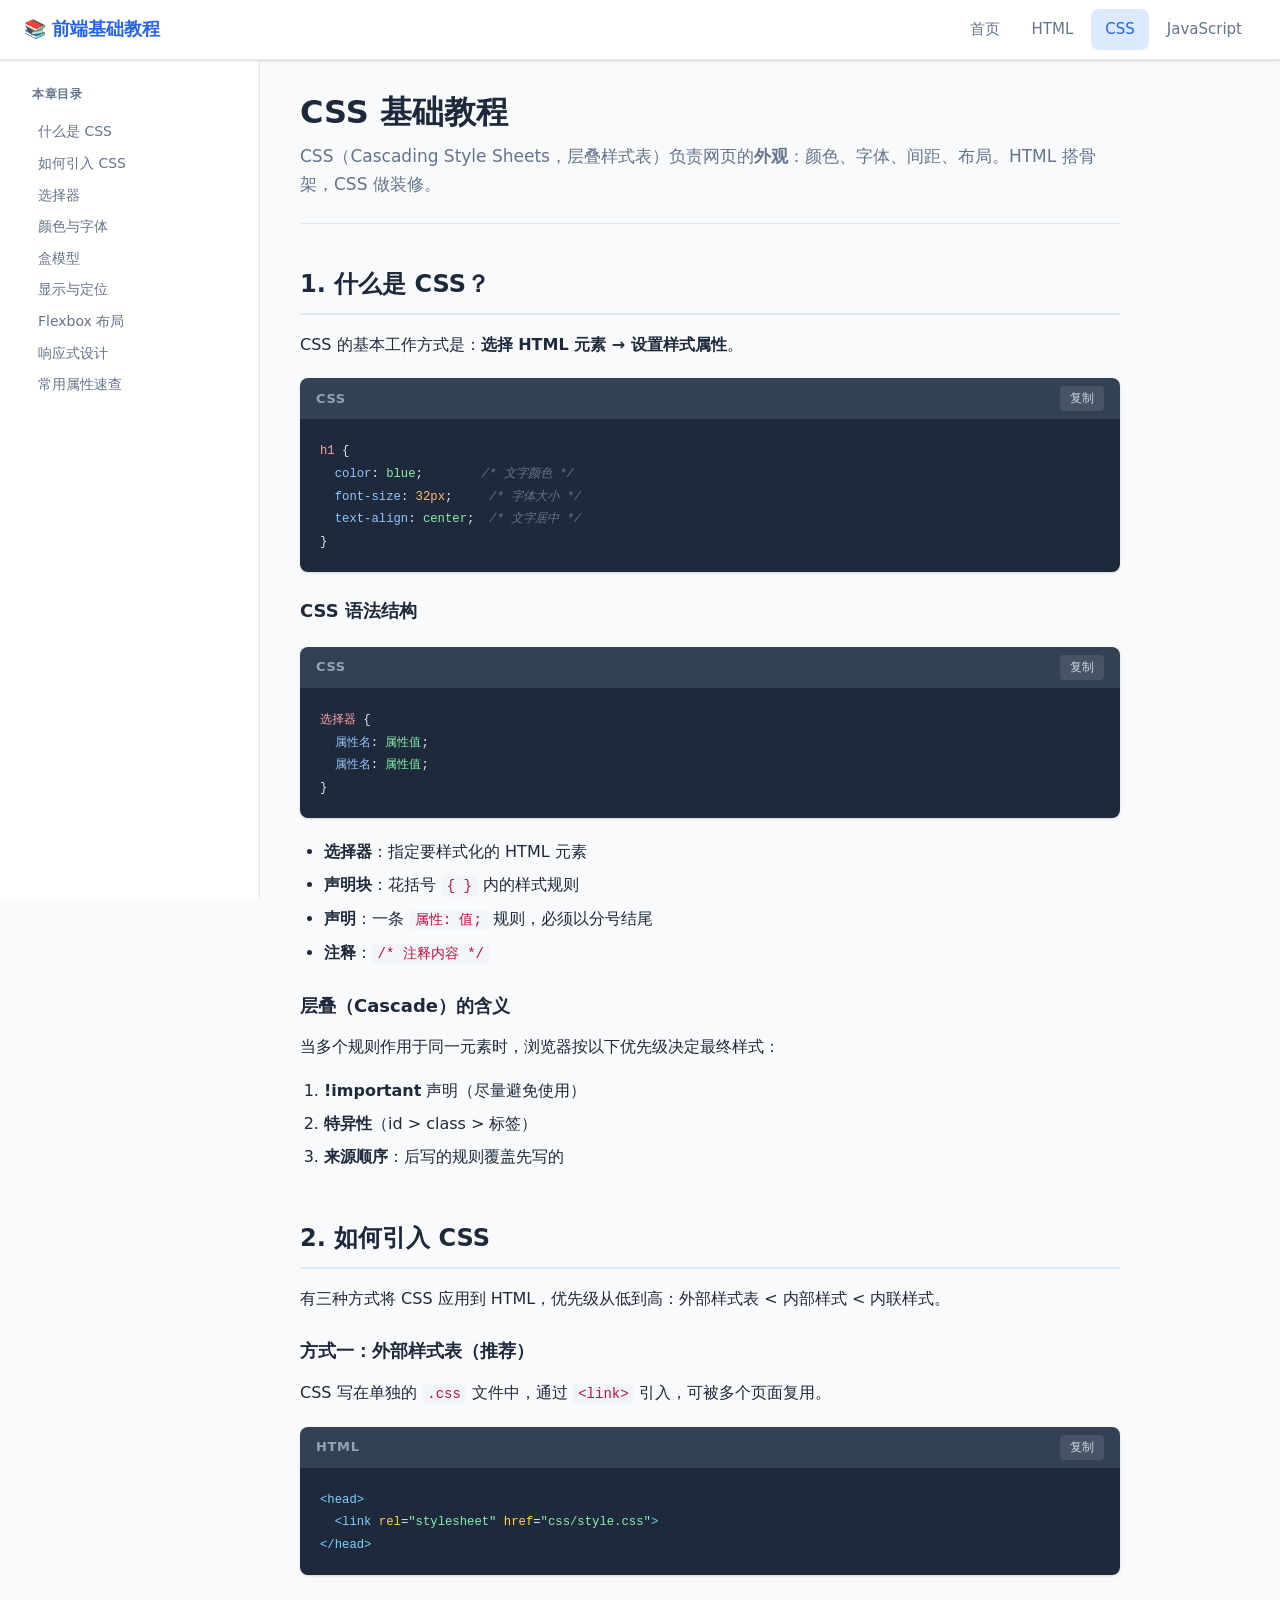
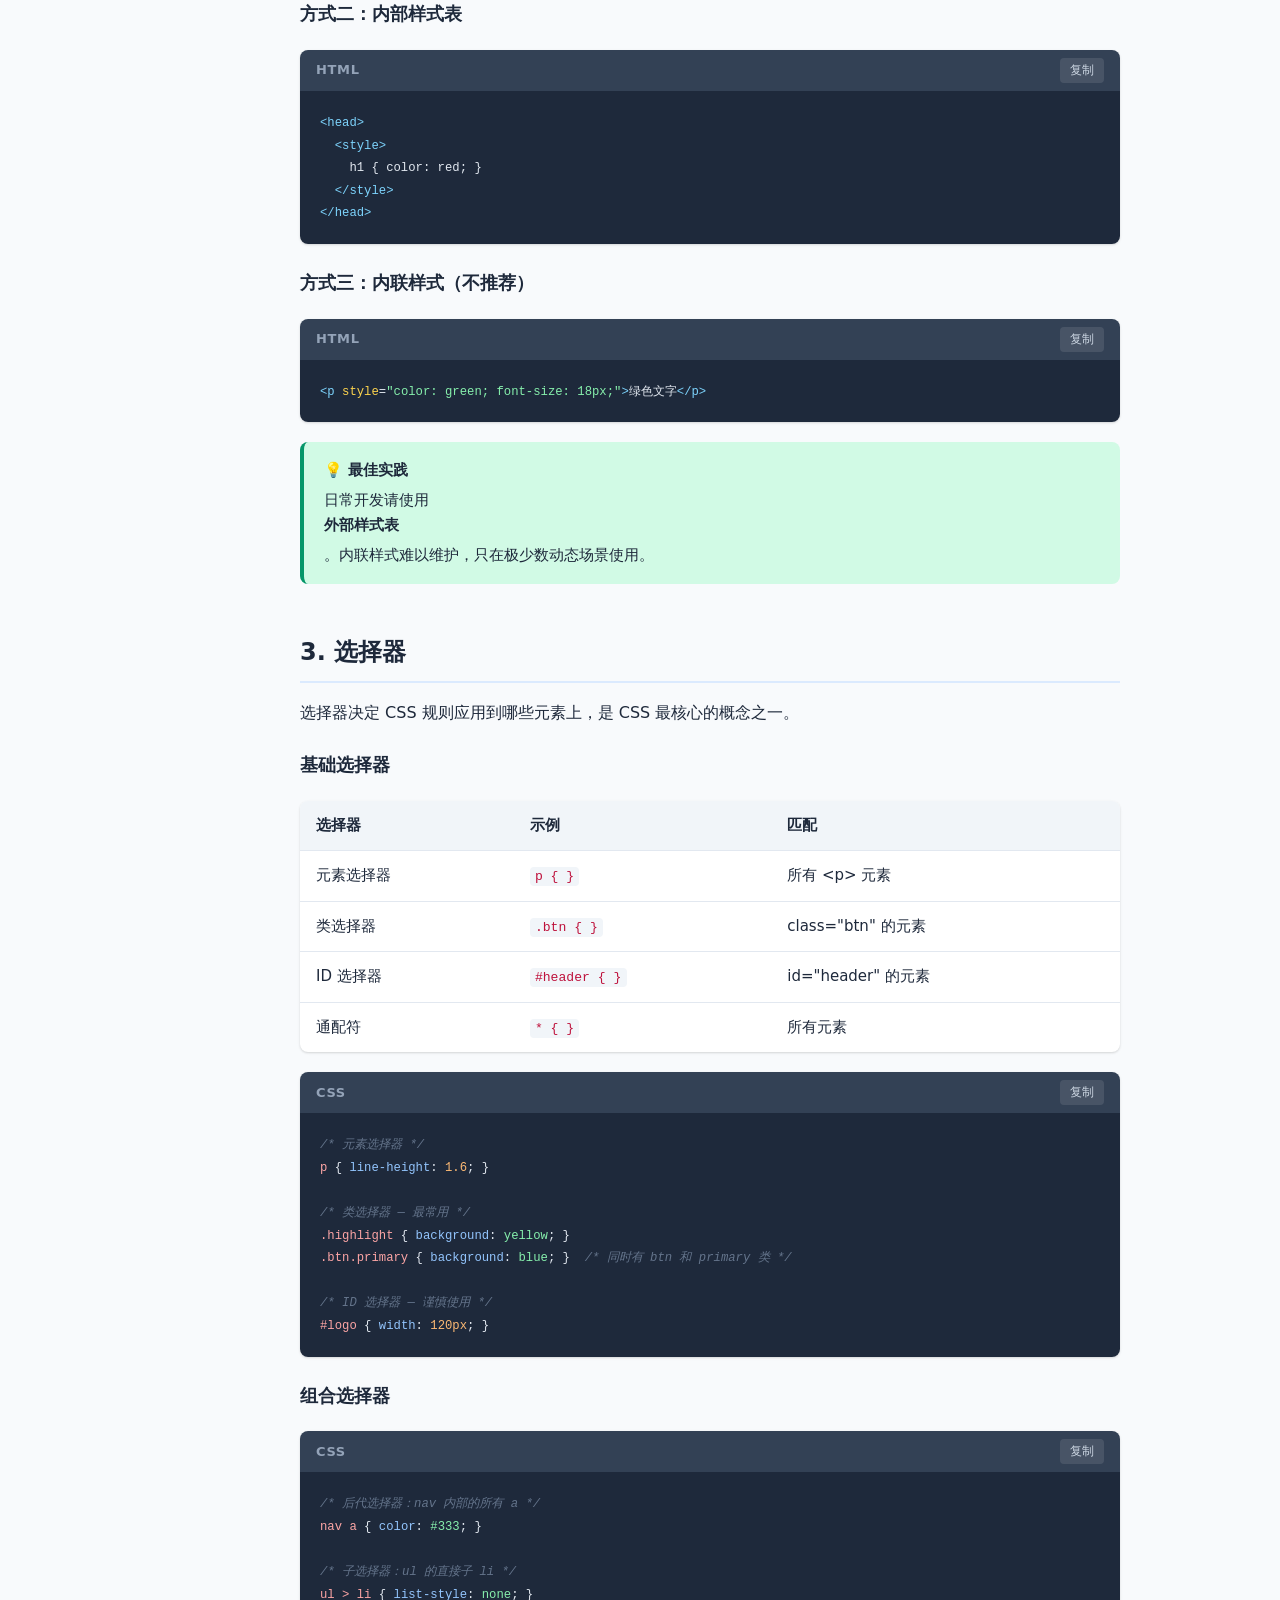
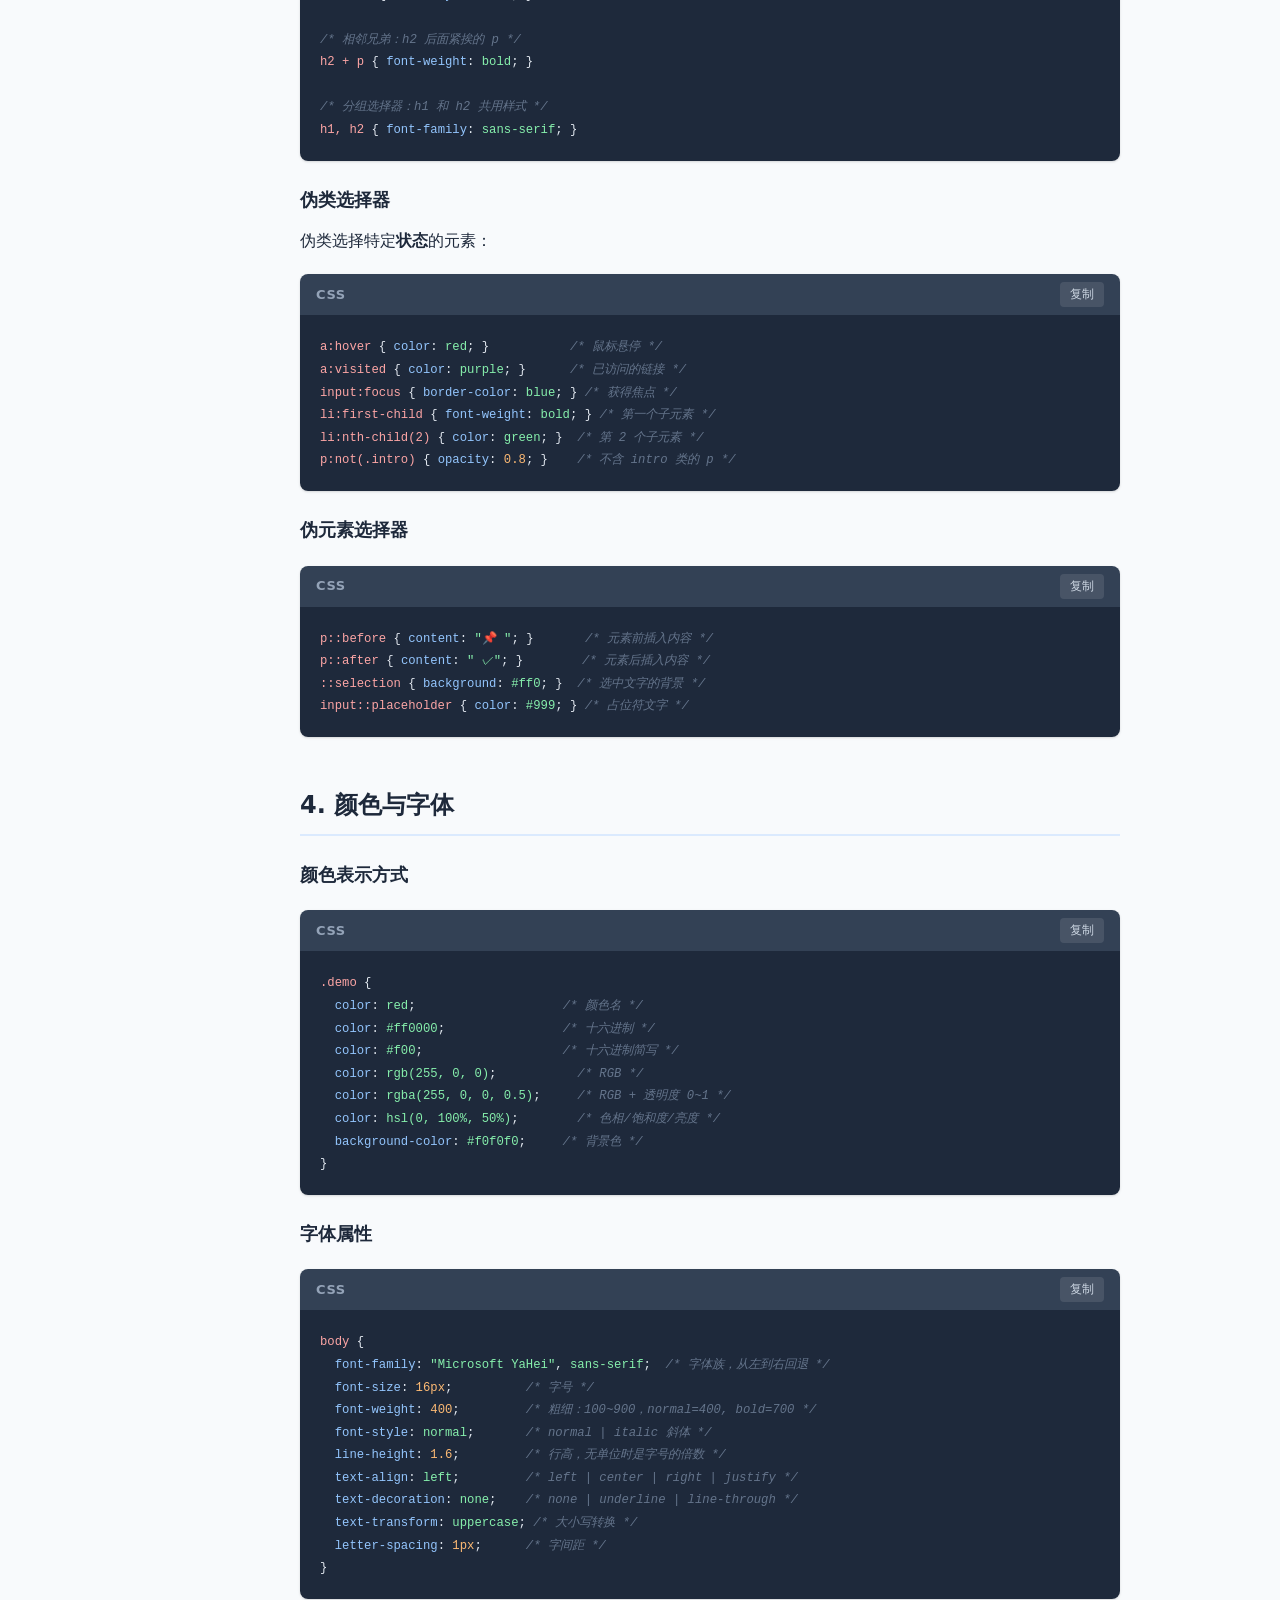
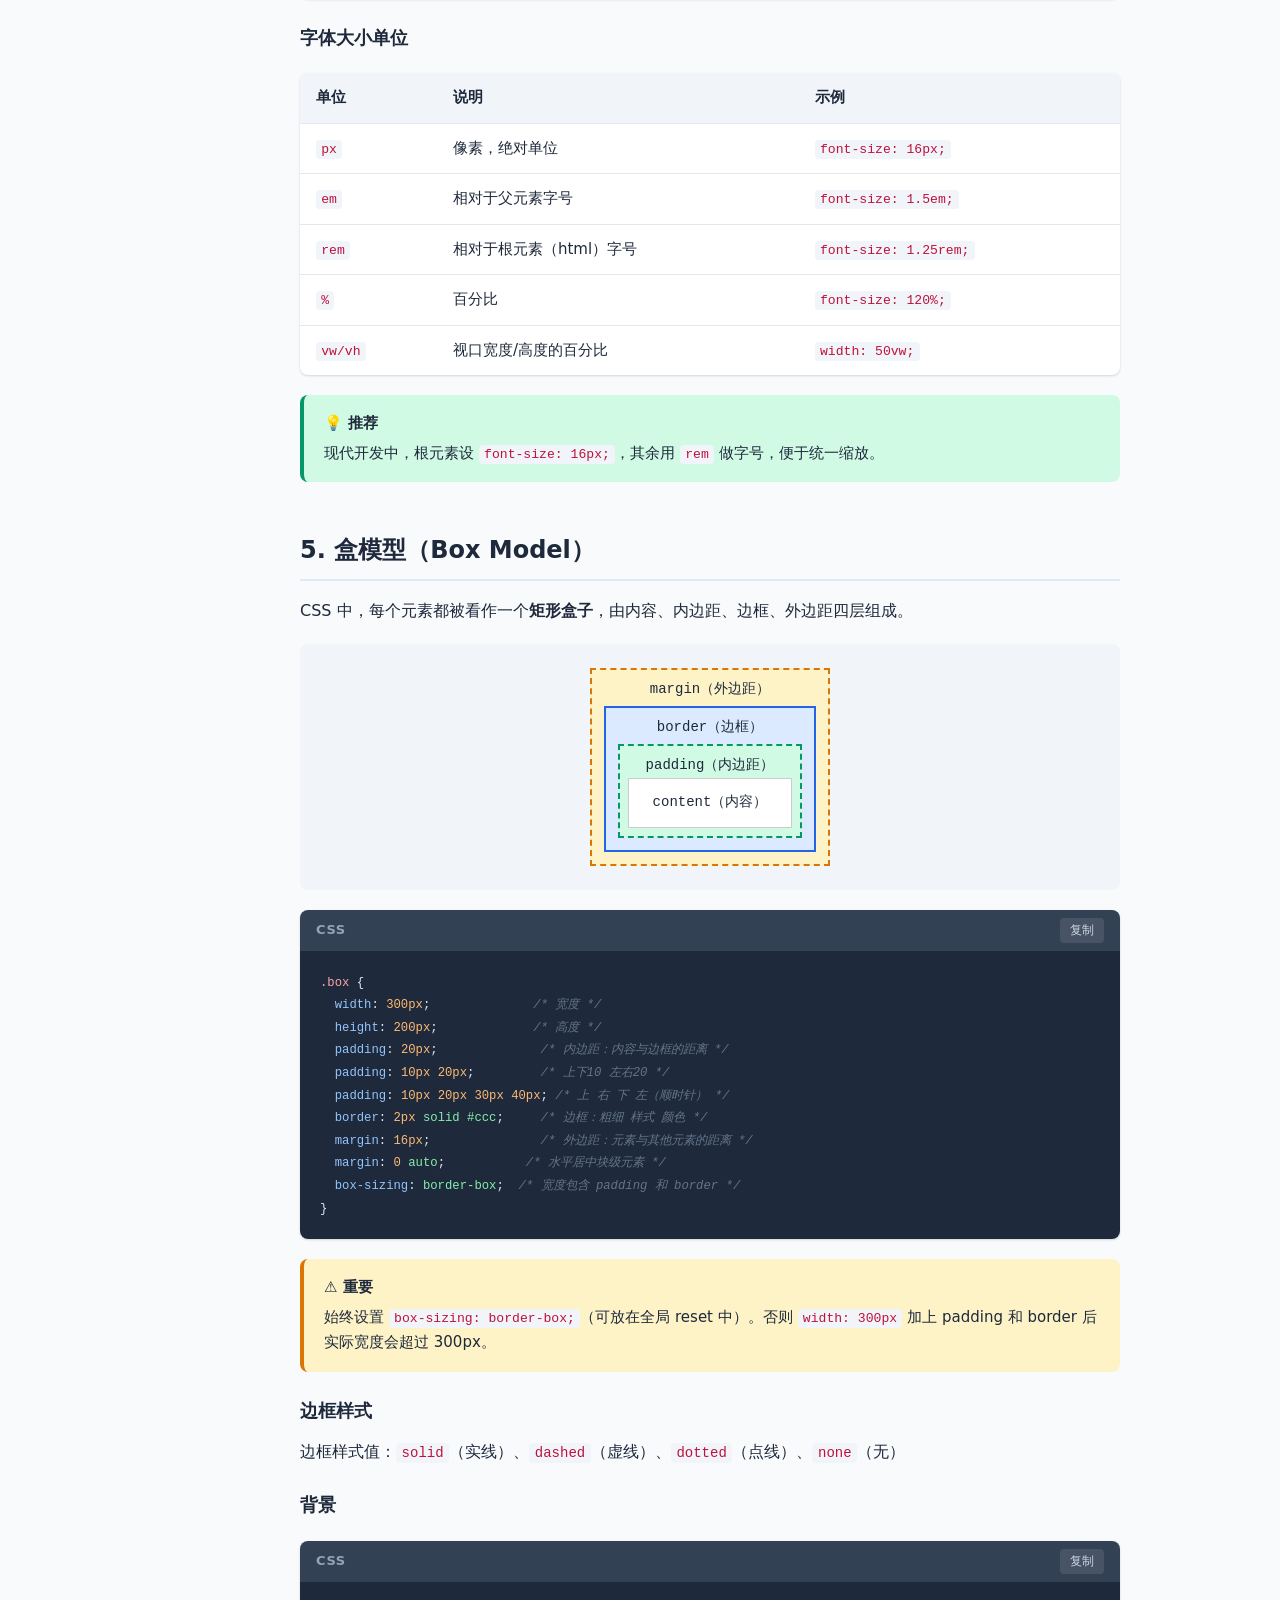
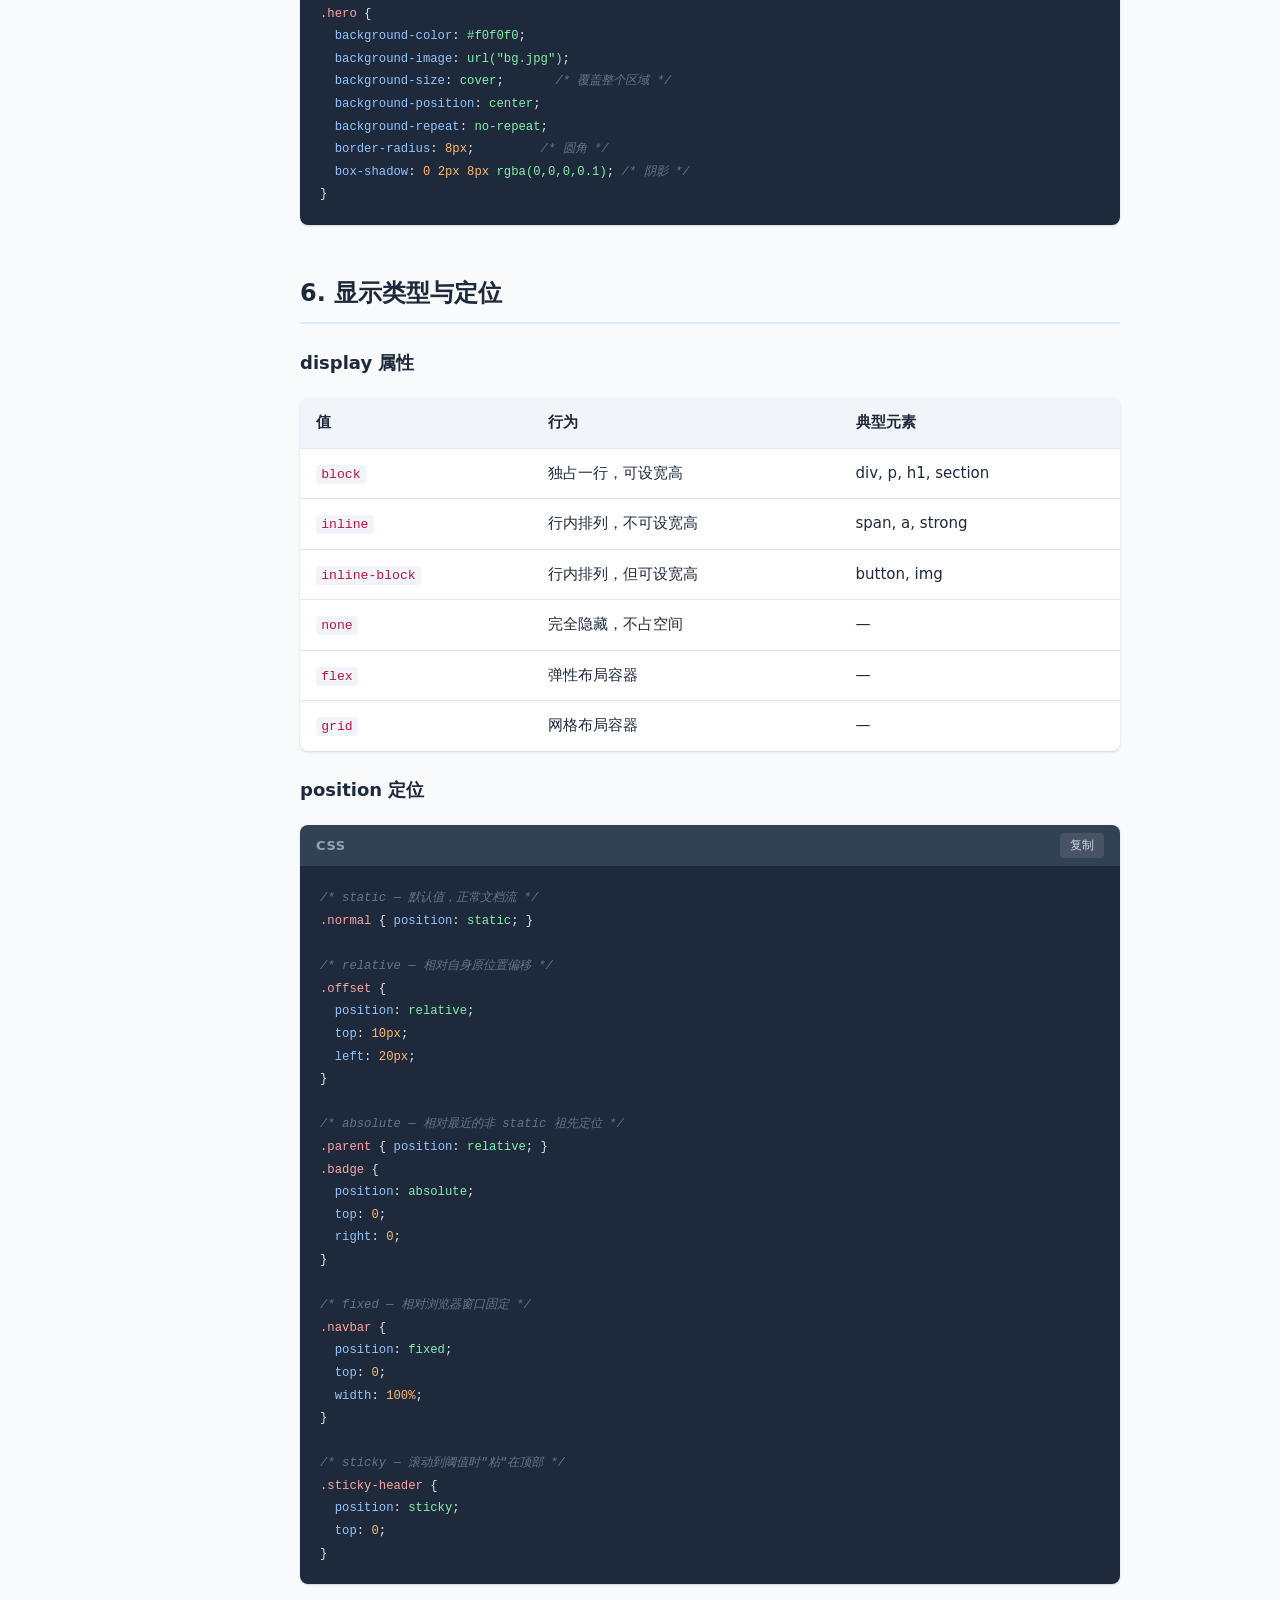
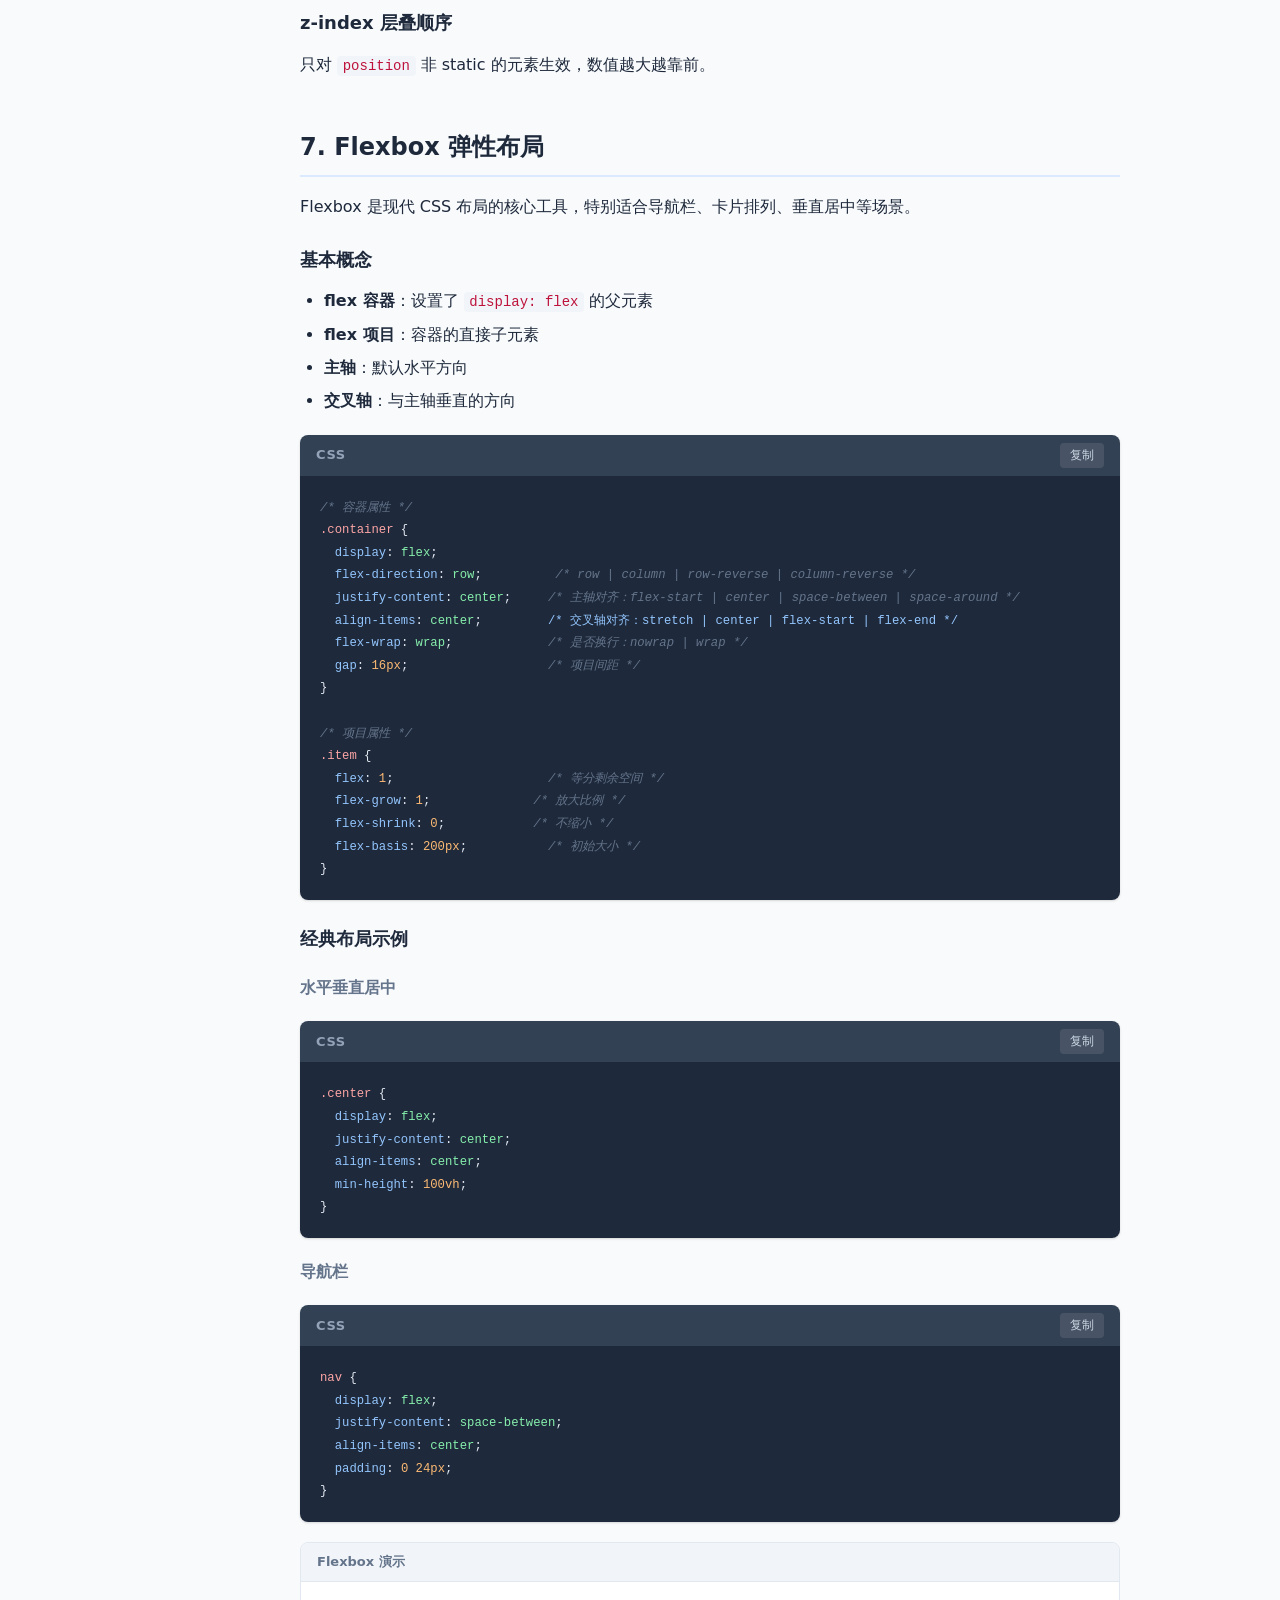
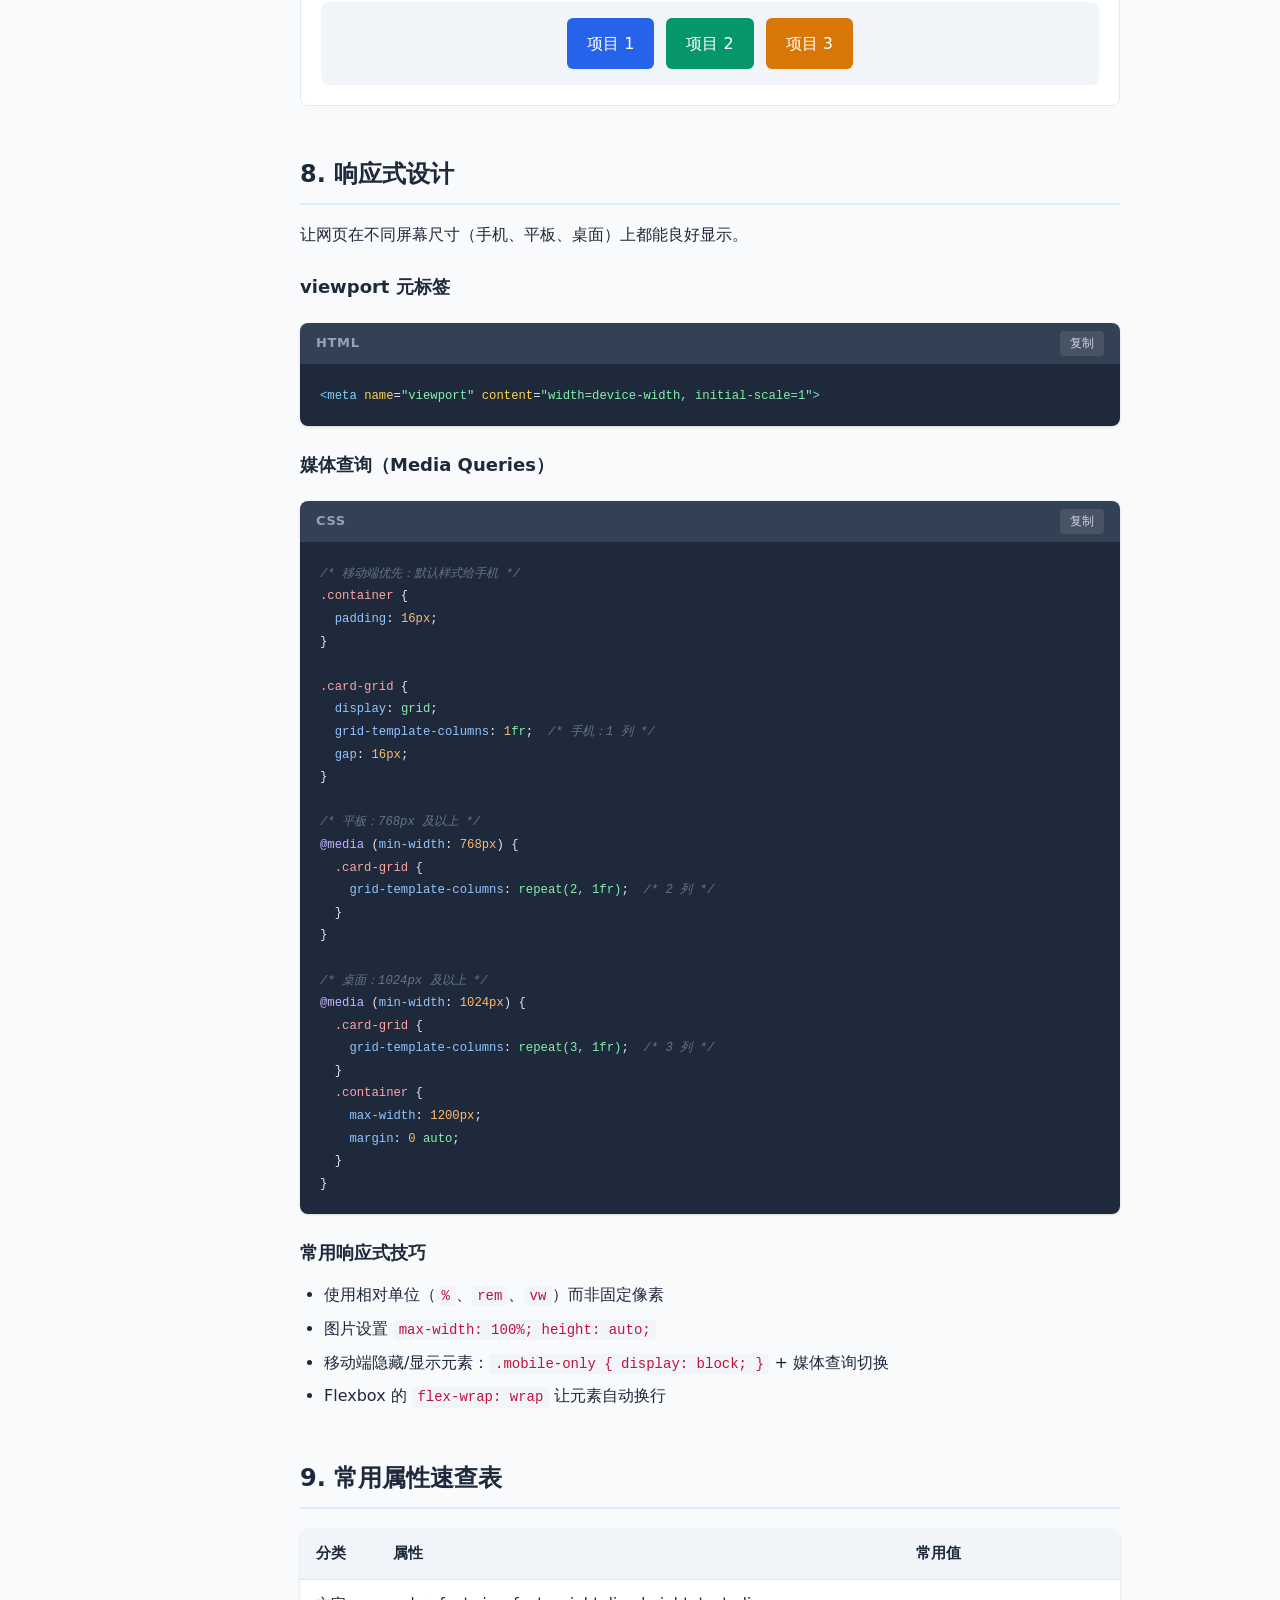
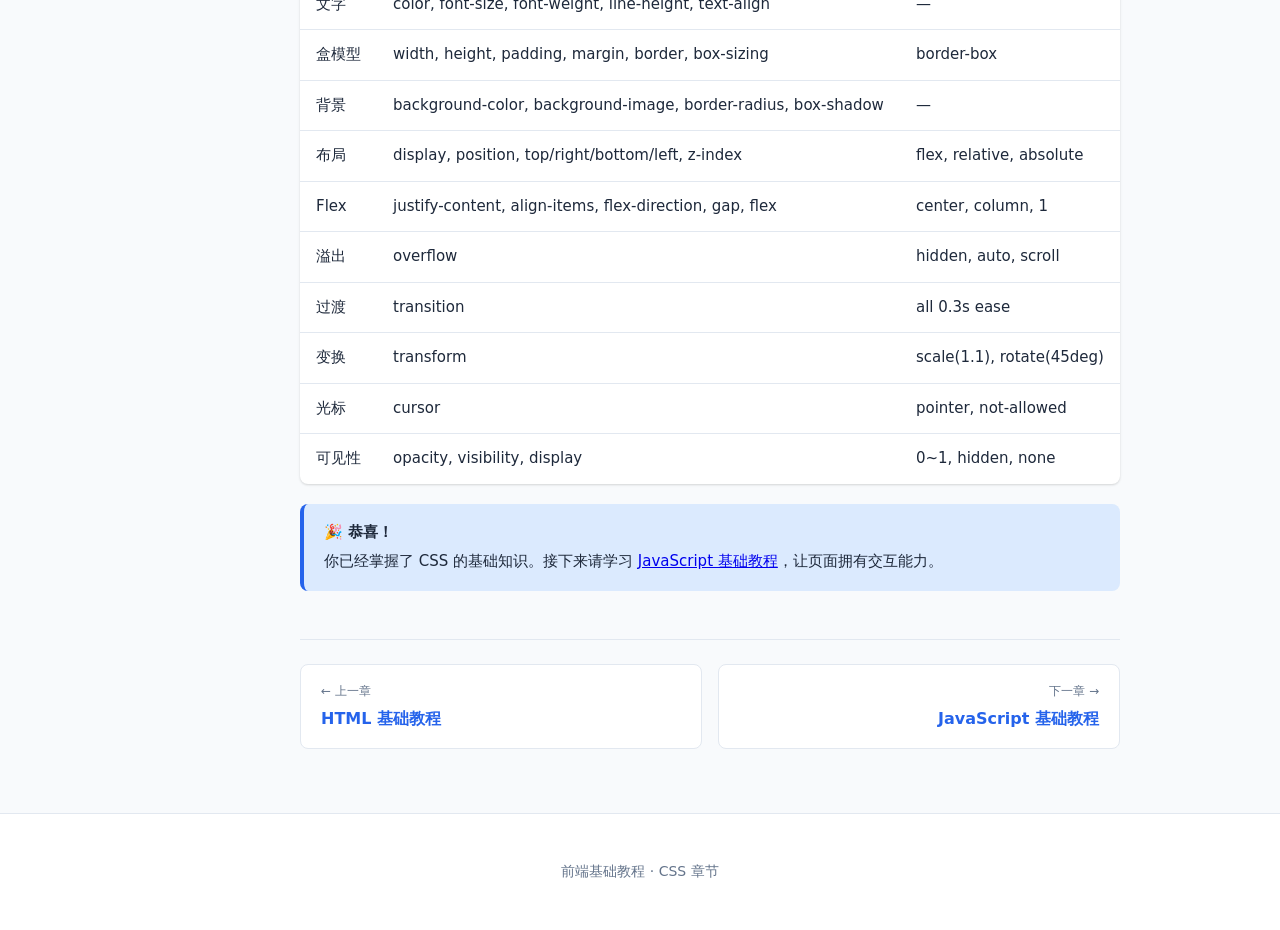
==== tutorial/css.html @ e76e072c "上传了，html css js的教学基本内容" ====
<!doctype html>
<html lang="zh-CN">

<head>
  <meta charset="utf-8">
  <meta name="viewport" content="width=device-width, initial-scale=1">
  <title>CSS 基础教程 - 前端基础教程</title>
  <meta name="description" content="从零开始学习 CSS：选择器、颜色字体、盒模型、Flexbox 布局、定位与响应式设计。">
  <link rel="stylesheet" href="../css/tutorial.css">
  <link rel="icon" href="../icon.svg" type="image/svg+xml">
</head>

<body>

  <header class="site-header">
    <div class="header-inner">
      <a href="../index.html" class="site-logo">📚 前端基础教程</a>
      <button class="menu-toggle" aria-label="打开菜单">☰</button>
      <nav>
        <ul class="nav-links">
          <li><a href="../index.html">首页</a></li>
          <li><a href="html.html">HTML</a></li>
          <li><a href="css.html" class="active">CSS</a></li>
          <li><a href="javascript.html">JavaScript</a></li>
        </ul>
      </nav>
    </div>
  </header>

  <div class="layout">
    <aside class="sidebar">
      <p class="sidebar-title">本章目录</p>
      <ul class="toc">
        <li><a href="#intro">什么是 CSS</a></li>
        <li><a href="#how-to-use">如何引入 CSS</a></li>
        <li><a href="#selectors">选择器</a></li>
        <li><a href="#colors-fonts">颜色与字体</a></li>
        <li><a href="#box-model">盒模型</a></li>
        <li><a href="#display">显示与定位</a></li>
        <li><a href="#flexbox">Flexbox 布局</a></li>
        <li><a href="#responsive">响应式设计</a></li>
        <li><a href="#cheatsheet">常用属性速查</a></li>
      </ul>
    </aside>

    <main class="main-content">
      <h1 class="page-title">CSS 基础教程</h1>
      <p class="page-desc">CSS（Cascading Style Sheets，层叠样式表）负责网页的<strong>外观</strong>：颜色、字体、间距、布局。HTML 搭骨架，CSS 做装修。</p>

      <!-- 第1章 -->
      <section id="intro">
        <h2>1. 什么是 CSS？</h2>
        <p>CSS 的基本工作方式是：<strong>选择 HTML 元素 → 设置样式属性</strong>。</p>

        <div class="code-block">
          <div class="code-block-header"><span class="lang">CSS</span><button class="copy-btn" type="button">复制</button></div>
          <pre><code><span class="token-selector">h1</span> {
  <span class="token-property">color</span>: <span class="token-string">blue</span>;        <span class="token-comment">/* 文字颜色 */</span>
  <span class="token-property">font-size</span>: <span class="token-number">32px</span>;     <span class="token-comment">/* 字体大小 */</span>
  <span class="token-property">text-align</span>: <span class="token-string">center</span>;  <span class="token-comment">/* 文字居中 */</span>
}</code></pre>
        </div>

        <h3>CSS 语法结构</h3>
        <div class="code-block">
          <div class="code-block-header"><span class="lang">CSS</span><button class="copy-btn" type="button">复制</button></div>
          <pre><code><span class="token-selector">选择器</span> {
  <span class="token-property">属性名</span>: <span class="token-string">属性值</span>;
  <span class="token-property">属性名</span>: <span class="token-string">属性值</span>;
}</code></pre>
        </div>
        <ul>
          <li><strong>选择器</strong>：指定要样式化的 HTML 元素</li>
          <li><strong>声明块</strong>：花括号 <code>{ }</code> 内的样式规则</li>
          <li><strong>声明</strong>：一条 <code>属性: 值;</code> 规则，必须以分号结尾</li>
          <li><strong>注释</strong>：<code>/* 注释内容 */</code></li>
        </ul>

        <h3>层叠（Cascade）的含义</h3>
        <p>当多个规则作用于同一元素时，浏览器按以下优先级决定最终样式：</p>
        <ol>
          <li><strong>!important</strong> 声明（尽量避免使用）</li>
          <li><strong>特异性</strong>（id &gt; class &gt; 标签）</li>
          <li><strong>来源顺序</strong>：后写的规则覆盖先写的</li>
        </ol>
      </section>

      <!-- 第2章 -->
      <section id="how-to-use">
        <h2>2. 如何引入 CSS</h2>
        <p>有三种方式将 CSS 应用到 HTML，优先级从低到高：外部样式表 &lt; 内部样式 &lt; 内联样式。</p>

        <h3>方式一：外部样式表（推荐）</h3>
        <p>CSS 写在单独的 <code>.css</code> 文件中，通过 <code>&lt;link&gt;</code> 引入，可被多个页面复用。</p>
        <div class="code-block">
          <div class="code-block-header"><span class="lang">HTML</span><button class="copy-btn" type="button">复制</button></div>
          <pre><code><span class="token-tag">&lt;head&gt;</span>
  <span class="token-tag">&lt;link</span> <span class="token-attr">rel</span>=<span class="token-string">"stylesheet"</span> <span class="token-attr">href</span>=<span class="token-string">"css/style.css"</span><span class="token-tag">&gt;</span>
<span class="token-tag">&lt;/head&gt;</span></code></pre>
        </div>

        <h3>方式二：内部样式表</h3>
        <div class="code-block">
          <div class="code-block-header"><span class="lang">HTML</span><button class="copy-btn" type="button">复制</button></div>
          <pre><code><span class="token-tag">&lt;head&gt;</span>
  <span class="token-tag">&lt;style&gt;</span>
    h1 { color: red; }
  <span class="token-tag">&lt;/style&gt;</span>
<span class="token-tag">&lt;/head&gt;</span></code></pre>
        </div>

        <h3>方式三：内联样式（不推荐）</h3>
        <div class="code-block">
          <div class="code-block-header"><span class="lang">HTML</span><button class="copy-btn" type="button">复制</button></div>
          <pre><code><span class="token-tag">&lt;p</span> <span class="token-attr">style</span>=<span class="token-string">"color: green; font-size: 18px;"</span><span class="token-tag">&gt;</span>绿色文字<span class="token-tag">&lt;/p&gt;</span></code></pre>
        </div>

        <div class="callout callout-tip">
          <strong>💡 最佳实践</strong>
          日常开发请使用<strong>外部样式表</strong>。内联样式难以维护，只在极少数动态场景使用。
        </div>
      </section>

      <!-- 第3章 -->
      <section id="selectors">
        <h2>3. 选择器</h2>
        <p>选择器决定 CSS 规则应用到哪些元素上，是 CSS 最核心的概念之一。</p>

        <h3>基础选择器</h3>
        <table class="data-table">
          <thead>
            <tr><th>选择器</th><th>示例</th><th>匹配</th></tr>
          </thead>
          <tbody>
            <tr><td>元素选择器</td><td><code>p { }</code></td><td>所有 &lt;p&gt; 元素</td></tr>
            <tr><td>类选择器</td><td><code>.btn { }</code></td><td>class="btn" 的元素</td></tr>
            <tr><td>ID 选择器</td><td><code>#header { }</code></td><td>id="header" 的元素</td></tr>
            <tr><td>通配符</td><td><code>* { }</code></td><td>所有元素</td></tr>
          </tbody>
        </table>

        <div class="code-block">
          <div class="code-block-header"><span class="lang">CSS</span><button class="copy-btn" type="button">复制</button></div>
          <pre><code><span class="token-comment">/* 元素选择器 */</span>
<span class="token-selector">p</span> { <span class="token-property">line-height</span>: <span class="token-number">1.6</span>; }

<span class="token-comment">/* 类选择器 — 最常用 */</span>
<span class="token-selector">.highlight</span> { <span class="token-property">background</span>: <span class="token-string">yellow</span>; }
<span class="token-selector">.btn.primary</span> { <span class="token-property">background</span>: <span class="token-string">blue</span>; }  <span class="token-comment">/* 同时有 btn 和 primary 类 */</span>

<span class="token-comment">/* ID 选择器 — 谨慎使用 */</span>
<span class="token-selector">#logo</span> { <span class="token-property">width</span>: <span class="token-number">120px</span>; }</code></pre>
        </div>

        <h3>组合选择器</h3>
        <div class="code-block">
          <div class="code-block-header"><span class="lang">CSS</span><button class="copy-btn" type="button">复制</button></div>
          <pre><code><span class="token-comment">/* 后代选择器：nav 内部的所有 a */</span>
<span class="token-selector">nav a</span> { <span class="token-property">color</span>: <span class="token-string">#333</span>; }

<span class="token-comment">/* 子选择器：ul 的直接子 li */</span>
<span class="token-selector">ul &gt; li</span> { <span class="token-property">list-style</span>: <span class="token-string">none</span>; }

<span class="token-comment">/* 相邻兄弟：h2 后面紧挨的 p */</span>
<span class="token-selector">h2 + p</span> { <span class="token-property">font-weight</span>: <span class="token-string">bold</span>; }

<span class="token-comment">/* 分组选择器：h1 和 h2 共用样式 */</span>
<span class="token-selector">h1, h2</span> { <span class="token-property">font-family</span>: <span class="token-string">sans-serif</span>; }</code></pre>
        </div>

        <h3>伪类选择器</h3>
        <p>伪类选择特定<strong>状态</strong>的元素：</p>
        <div class="code-block">
          <div class="code-block-header"><span class="lang">CSS</span><button class="copy-btn" type="button">复制</button></div>
          <pre><code><span class="token-selector">a:hover</span> { <span class="token-property">color</span>: <span class="token-string">red</span>; }           <span class="token-comment">/* 鼠标悬停 */</span>
<span class="token-selector">a:visited</span> { <span class="token-property">color</span>: <span class="token-string">purple</span>; }      <span class="token-comment">/* 已访问的链接 */</span>
<span class="token-selector">input:focus</span> { <span class="token-property">border-color</span>: <span class="token-string">blue</span>; } <span class="token-comment">/* 获得焦点 */</span>
<span class="token-selector">li:first-child</span> { <span class="token-property">font-weight</span>: <span class="token-string">bold</span>; } <span class="token-comment">/* 第一个子元素 */</span>
<span class="token-selector">li:nth-child(2)</span> { <span class="token-property">color</span>: <span class="token-string">green</span>; }  <span class="token-comment">/* 第 2 个子元素 */</span>
<span class="token-selector">p:not(.intro)</span> { <span class="token-property">opacity</span>: <span class="token-number">0.8</span>; }    <span class="token-comment">/* 不含 intro 类的 p */</span></code></pre>
        </div>

        <h3>伪元素选择器</h3>
        <div class="code-block">
          <div class="code-block-header"><span class="lang">CSS</span><button class="copy-btn" type="button">复制</button></div>
          <pre><code><span class="token-selector">p::before</span> { <span class="token-property">content</span>: <span class="token-string">"📌 "</span>; }       <span class="token-comment">/* 元素前插入内容 */</span>
<span class="token-selector">p::after</span> { <span class="token-property">content</span>: <span class="token-string">" ✓"</span>; }        <span class="token-comment">/* 元素后插入内容 */</span>
<span class="token-selector">::selection</span> { <span class="token-property">background</span>: <span class="token-string">#ff0</span>; }  <span class="token-comment">/* 选中文字的背景 */</span>
<span class="token-selector">input::placeholder</span> { <span class="token-property">color</span>: <span class="token-string">#999</span>; } <span class="token-comment">/* 占位符文字 */</span></code></pre>
        </div>
      </section>

      <!-- 第4章 -->
      <section id="colors-fonts">
        <h2>4. 颜色与字体</h2>

        <h3>颜色表示方式</h3>
        <div class="code-block">
          <div class="code-block-header"><span class="lang">CSS</span><button class="copy-btn" type="button">复制</button></div>
          <pre><code><span class="token-selector">.demo</span> {
  <span class="token-property">color</span>: <span class="token-string">red</span>;                    <span class="token-comment">/* 颜色名 */</span>
  <span class="token-property">color</span>: <span class="token-string">#ff0000</span>;                <span class="token-comment">/* 十六进制 */</span>
  <span class="token-property">color</span>: <span class="token-string">#f00</span>;                   <span class="token-comment">/* 十六进制简写 */</span>
  <span class="token-property">color</span>: <span class="token-string">rgb(255, 0, 0)</span>;           <span class="token-comment">/* RGB */</span>
  <span class="token-property">color</span>: <span class="token-string">rgba(255, 0, 0, 0.5)</span>;     <span class="token-comment">/* RGB + 透明度 0~1 */</span>
  <span class="token-property">color</span>: <span class="token-string">hsl(0, 100%, 50%)</span>;        <span class="token-comment">/* 色相/饱和度/亮度 */</span>
  <span class="token-property">background-color</span>: <span class="token-string">#f0f0f0</span>;     <span class="token-comment">/* 背景色 */</span>
}</code></pre>
        </div>

        <h3>字体属性</h3>
        <div class="code-block">
          <div class="code-block-header"><span class="lang">CSS</span><button class="copy-btn" type="button">复制</button></div>
          <pre><code><span class="token-selector">body</span> {
  <span class="token-property">font-family</span>: <span class="token-string">"Microsoft YaHei"</span>, <span class="token-string">sans-serif</span>;  <span class="token-comment">/* 字体族，从左到右回退 */</span>
  <span class="token-property">font-size</span>: <span class="token-number">16px</span>;          <span class="token-comment">/* 字号 */</span>
  <span class="token-property">font-weight</span>: <span class="token-number">400</span>;         <span class="token-comment">/* 粗细：100~900，normal=400, bold=700 */</span>
  <span class="token-property">font-style</span>: <span class="token-string">normal</span>;       <span class="token-comment">/* normal | italic 斜体 */</span>
  <span class="token-property">line-height</span>: <span class="token-number">1.6</span>;         <span class="token-comment">/* 行高，无单位时是字号的倍数 */</span>
  <span class="token-property">text-align</span>: <span class="token-string">left</span>;         <span class="token-comment">/* left | center | right | justify */</span>
  <span class="token-property">text-decoration</span>: <span class="token-string">none</span>;    <span class="token-comment">/* none | underline | line-through */</span>
  <span class="token-property">text-transform</span>: <span class="token-string">uppercase</span>; <span class="token-comment">/* 大小写转换 */</span>
  <span class="token-property">letter-spacing</span>: <span class="token-number">1px</span>;      <span class="token-comment">/* 字间距 */</span>
}</code></pre>
        </div>

        <h3>字体大小单位</h3>
        <table class="data-table">
          <thead>
            <tr><th>单位</th><th>说明</th><th>示例</th></tr>
          </thead>
          <tbody>
            <tr><td><code>px</code></td><td>像素，绝对单位</td><td><code>font-size: 16px;</code></td></tr>
            <tr><td><code>em</code></td><td>相对于父元素字号</td><td><code>font-size: 1.5em;</code></td></tr>
            <tr><td><code>rem</code></td><td>相对于根元素（html）字号</td><td><code>font-size: 1.25rem;</code></td></tr>
            <tr><td><code>%</code></td><td>百分比</td><td><code>font-size: 120%;</code></td></tr>
            <tr><td><code>vw/vh</code></td><td>视口宽度/高度的百分比</td><td><code>width: 50vw;</code></td></tr>
          </tbody>
        </table>

        <div class="callout callout-tip">
          <strong>💡 推荐</strong>
          现代开发中，根元素设 <code>font-size: 16px;</code>，其余用 <code>rem</code> 做字号，便于统一缩放。
        </div>
      </section>

      <!-- 第5章 -->
      <section id="box-model">
        <h2>5. 盒模型（Box Model）</h2>
        <p>CSS 中，每个元素都被看作一个<strong>矩形盒子</strong>，由内容、内边距、边框、外边距四层组成。</p>

        <div style="background:#f1f5f9;padding:1.5rem;border-radius:8px;text-align:center;margin:1.25rem 0;font-family:monospace;font-size:0.875rem;">
          <div style="background:#fef3c7;padding:8px;border:2px dashed #d97706;display:inline-block;">
            margin（外边距）
            <div style="background:#dbeafe;padding:8px;border:2px solid #2563eb;margin:4px;">
              border（边框）
              <div style="background:#d1fae5;padding:8px;border:2px dashed #059669;margin:4px;">
                padding（内边距）
                <div style="background:#fff;padding:12px 24px;border:1px solid #ccc;">content（内容）</div>
              </div>
            </div>
          </div>
        </div>

        <div class="code-block">
          <div class="code-block-header"><span class="lang">CSS</span><button class="copy-btn" type="button">复制</button></div>
          <pre><code><span class="token-selector">.box</span> {
  <span class="token-property">width</span>: <span class="token-number">300px</span>;              <span class="token-comment">/* 宽度 */</span>
  <span class="token-property">height</span>: <span class="token-number">200px</span>;             <span class="token-comment">/* 高度 */</span>
  <span class="token-property">padding</span>: <span class="token-number">20px</span>;              <span class="token-comment">/* 内边距：内容与边框的距离 */</span>
  <span class="token-property">padding</span>: <span class="token-number">10px</span> <span class="token-number">20px</span>;         <span class="token-comment">/* 上下10 左右20 */</span>
  <span class="token-property">padding</span>: <span class="token-number">10px</span> <span class="token-number">20px</span> <span class="token-number">30px</span> <span class="token-number">40px</span>; <span class="token-comment">/* 上 右 下 左（顺时针） */</span>
  <span class="token-property">border</span>: <span class="token-number">2px</span> <span class="token-string">solid</span> <span class="token-string">#ccc</span>;     <span class="token-comment">/* 边框：粗细 样式 颜色 */</span>
  <span class="token-property">margin</span>: <span class="token-number">16px</span>;               <span class="token-comment">/* 外边距：元素与其他元素的距离 */</span>
  <span class="token-property">margin</span>: <span class="token-number">0</span> <span class="token-string">auto</span>;           <span class="token-comment">/* 水平居中块级元素 */</span>
  <span class="token-property">box-sizing</span>: <span class="token-string">border-box</span>;  <span class="token-comment">/* 宽度包含 padding 和 border */</span>
}</code></pre>
        </div>

        <div class="callout callout-warning">
          <strong>⚠️ 重要</strong>
          始终设置 <code>box-sizing: border-box;</code>（可放在全局 reset 中）。否则 <code>width: 300px</code> 加上 padding 和 border 后实际宽度会超过 300px。
        </div>

        <h3>边框样式</h3>
        <p>边框样式值：<code>solid</code>（实线）、<code>dashed</code>（虚线）、<code>dotted</code>（点线）、<code>none</code>（无）</p>

        <h3>背景</h3>
        <div class="code-block">
          <div class="code-block-header"><span class="lang">CSS</span><button class="copy-btn" type="button">复制</button></div>
          <pre><code><span class="token-selector">.hero</span> {
  <span class="token-property">background-color</span>: <span class="token-string">#f0f0f0</span>;
  <span class="token-property">background-image</span>: <span class="token-string">url("bg.jpg")</span>;
  <span class="token-property">background-size</span>: <span class="token-string">cover</span>;       <span class="token-comment">/* 覆盖整个区域 */</span>
  <span class="token-property">background-position</span>: <span class="token-string">center</span>;
  <span class="token-property">background-repeat</span>: <span class="token-string">no-repeat</span>;
  <span class="token-property">border-radius</span>: <span class="token-number">8px</span>;         <span class="token-comment">/* 圆角 */</span>
  <span class="token-property">box-shadow</span>: <span class="token-number">0</span> <span class="token-number">2px</span> <span class="token-number">8px</span> <span class="token-string">rgba(0,0,0,0.1)</span>; <span class="token-comment">/* 阴影 */</span>
}</code></pre>
        </div>
      </section>

      <!-- 第6章 -->
      <section id="display">
        <h2>6. 显示类型与定位</h2>

        <h3>display 属性</h3>
        <table class="data-table">
          <thead>
            <tr><th>值</th><th>行为</th><th>典型元素</th></tr>
          </thead>
          <tbody>
            <tr><td><code>block</code></td><td>独占一行，可设宽高</td><td>div, p, h1, section</td></tr>
            <tr><td><code>inline</code></td><td>行内排列，不可设宽高</td><td>span, a, strong</td></tr>
            <tr><td><code>inline-block</code></td><td>行内排列，但可设宽高</td><td>button, img</td></tr>
            <tr><td><code>none</code></td><td>完全隐藏，不占空间</td><td>—</td></tr>
            <tr><td><code>flex</code></td><td>弹性布局容器</td><td>—</td></tr>
            <tr><td><code>grid</code></td><td>网格布局容器</td><td>—</td></tr>
          </tbody>
        </table>

        <h3>position 定位</h3>
        <div class="code-block">
          <div class="code-block-header"><span class="lang">CSS</span><button class="copy-btn" type="button">复制</button></div>
          <pre><code><span class="token-comment">/* static — 默认值，正常文档流 */</span>
<span class="token-selector">.normal</span> { <span class="token-property">position</span>: <span class="token-string">static</span>; }

<span class="token-comment">/* relative — 相对自身原位置偏移 */</span>
<span class="token-selector">.offset</span> {
  <span class="token-property">position</span>: <span class="token-string">relative</span>;
  <span class="token-property">top</span>: <span class="token-number">10px</span>;
  <span class="token-property">left</span>: <span class="token-number">20px</span>;
}

<span class="token-comment">/* absolute — 相对最近的非 static 祖先定位 */</span>
<span class="token-selector">.parent</span> { <span class="token-property">position</span>: <span class="token-string">relative</span>; }
<span class="token-selector">.badge</span> {
  <span class="token-property">position</span>: <span class="token-string">absolute</span>;
  <span class="token-property">top</span>: <span class="token-number">0</span>;
  <span class="token-property">right</span>: <span class="token-number">0</span>;
}

<span class="token-comment">/* fixed — 相对浏览器窗口固定 */</span>
<span class="token-selector">.navbar</span> {
  <span class="token-property">position</span>: <span class="token-string">fixed</span>;
  <span class="token-property">top</span>: <span class="token-number">0</span>;
  <span class="token-property">width</span>: <span class="token-number">100%</span>;
}

<span class="token-comment">/* sticky — 滚动到阈值时"粘"在顶部 */</span>
<span class="token-selector">.sticky-header</span> {
  <span class="token-property">position</span>: <span class="token-string">sticky</span>;
  <span class="token-property">top</span>: <span class="token-number">0</span>;
}</code></pre>
        </div>

        <h3>z-index 层叠顺序</h3>
        <p>只对 <code>position</code> 非 static 的元素生效，数值越大越靠前。</p>
      </section>

      <!-- 第7章 -->
      <section id="flexbox">
        <h2>7. Flexbox 弹性布局</h2>
        <p>Flexbox 是现代 CSS 布局的核心工具，特别适合导航栏、卡片排列、垂直居中等场景。</p>

        <h3>基本概念</h3>
        <ul>
          <li><strong>flex 容器</strong>：设置了 <code>display: flex</code> 的父元素</li>
          <li><strong>flex 项目</strong>：容器的直接子元素</li>
          <li><strong>主轴</strong>：默认水平方向</li>
          <li><strong>交叉轴</strong>：与主轴垂直的方向</li>
        </ul>

        <div class="code-block">
          <div class="code-block-header"><span class="lang">CSS</span><button class="copy-btn" type="button">复制</button></div>
          <pre><code><span class="token-comment">/* 容器属性 */</span>
<span class="token-selector">.container</span> {
  <span class="token-property">display</span>: <span class="token-string">flex</span>;
  <span class="token-property">flex-direction</span>: <span class="token-string">row</span>;          <span class="token-comment">/* row | column | row-reverse | column-reverse */</span>
  <span class="token-property">justify-content</span>: <span class="token-string">center</span>;     <span class="token-comment">/* 主轴对齐：flex-start | center | space-between | space-around */</span>
  <span class="token-property">align-items</span>: <span class="token-string">center</span>;         <span class="token-property">/* 交叉轴对齐：stretch | center | flex-start | flex-end */</span>
  <span class="token-property">flex-wrap</span>: <span class="token-string">wrap</span>;             <span class="token-comment">/* 是否换行：nowrap | wrap */</span>
  <span class="token-property">gap</span>: <span class="token-number">16px</span>;                   <span class="token-comment">/* 项目间距 */</span>
}

<span class="token-comment">/* 项目属性 */</span>
<span class="token-selector">.item</span> {
  <span class="token-property">flex</span>: <span class="token-number">1</span>;                     <span class="token-comment">/* 等分剩余空间 */</span>
  <span class="token-property">flex-grow</span>: <span class="token-number">1</span>;              <span class="token-comment">/* 放大比例 */</span>
  <span class="token-property">flex-shrink</span>: <span class="token-number">0</span>;            <span class="token-comment">/* 不缩小 */</span>
  <span class="token-property">flex-basis</span>: <span class="token-number">200px</span>;           <span class="token-comment">/* 初始大小 */</span>
}</code></pre>
        </div>

        <h3>经典布局示例</h3>

        <h4>水平垂直居中</h4>
        <div class="code-block">
          <div class="code-block-header"><span class="lang">CSS</span><button class="copy-btn" type="button">复制</button></div>
          <pre><code><span class="token-selector">.center</span> {
  <span class="token-property">display</span>: <span class="token-string">flex</span>;
  <span class="token-property">justify-content</span>: <span class="token-string">center</span>;
  <span class="token-property">align-items</span>: <span class="token-string">center</span>;
  <span class="token-property">min-height</span>: <span class="token-number">100vh</span>;
}</code></pre>
        </div>

        <h4>导航栏</h4>
        <div class="code-block">
          <div class="code-block-header"><span class="lang">CSS</span><button class="copy-btn" type="button">复制</button></div>
          <pre><code><span class="token-selector">nav</span> {
  <span class="token-property">display</span>: <span class="token-string">flex</span>;
  <span class="token-property">justify-content</span>: <span class="token-string">space-between</span>;
  <span class="token-property">align-items</span>: <span class="token-string">center</span>;
  <span class="token-property">padding</span>: <span class="token-number">0</span> <span class="token-number">24px</span>;
}</code></pre>
        </div>

        <div class="demo-box">
          <div class="demo-label">Flexbox 演示</div>
          <div class="demo-content">
            <div style="display:flex;gap:12px;justify-content:center;align-items:center;padding:16px;background:#f1f5f9;border-radius:8px;">
              <div style="background:#2563eb;color:white;padding:12px 20px;border-radius:6px;">项目 1</div>
              <div style="background:#059669;color:white;padding:12px 20px;border-radius:6px;">项目 2</div>
              <div style="background:#d97706;color:white;padding:12px 20px;border-radius:6px;">项目 3</div>
            </div>
          </div>
        </div>
      </section>

      <!-- 第8章 -->
      <section id="responsive">
        <h2>8. 响应式设计</h2>
        <p>让网页在不同屏幕尺寸（手机、平板、桌面）上都能良好显示。</p>

        <h3>viewport 元标签</h3>
        <div class="code-block">
          <div class="code-block-header"><span class="lang">HTML</span><button class="copy-btn" type="button">复制</button></div>
          <pre><code><span class="token-tag">&lt;meta</span> <span class="token-attr">name</span>=<span class="token-string">"viewport"</span> <span class="token-attr">content</span>=<span class="token-string">"width=device-width, initial-scale=1"</span><span class="token-tag">&gt;</span></code></pre>
        </div>

        <h3>媒体查询（Media Queries）</h3>
        <div class="code-block">
          <div class="code-block-header"><span class="lang">CSS</span><button class="copy-btn" type="button">复制</button></div>
          <pre><code><span class="token-comment">/* 移动端优先：默认样式给手机 */</span>
<span class="token-selector">.container</span> {
  <span class="token-property">padding</span>: <span class="token-number">16px</span>;
}

<span class="token-selector">.card-grid</span> {
  <span class="token-property">display</span>: <span class="token-string">grid</span>;
  <span class="token-property">grid-template-columns</span>: <span class="token-number">1</span><span class="token-string">fr</span>;  <span class="token-comment">/* 手机：1 列 */</span>
  <span class="token-property">gap</span>: <span class="token-number">16px</span>;
}

<span class="token-comment">/* 平板：768px 及以上 */</span>
<span class="token-keyword">@media</span> (<span class="token-property">min-width</span>: <span class="token-number">768px</span>) {
  <span class="token-selector">.card-grid</span> {
    <span class="token-property">grid-template-columns</span>: <span class="token-string">repeat(2, 1fr)</span>;  <span class="token-comment">/* 2 列 */</span>
  }
}

<span class="token-comment">/* 桌面：1024px 及以上 */</span>
<span class="token-keyword">@media</span> (<span class="token-property">min-width</span>: <span class="token-number">1024px</span>) {
  <span class="token-selector">.card-grid</span> {
    <span class="token-property">grid-template-columns</span>: <span class="token-string">repeat(3, 1fr)</span>;  <span class="token-comment">/* 3 列 */</span>
  }
  <span class="token-selector">.container</span> {
    <span class="token-property">max-width</span>: <span class="token-number">1200px</span>;
    <span class="token-property">margin</span>: <span class="token-number">0</span> <span class="token-string">auto</span>;
  }
}</code></pre>
        </div>

        <h3>常用响应式技巧</h3>
        <ul>
          <li>使用相对单位（<code>%</code>、<code>rem</code>、<code>vw</code>）而非固定像素</li>
          <li>图片设置 <code>max-width: 100%; height: auto;</code></li>
          <li>移动端隐藏/显示元素：<code>.mobile-only { display: block; }</code> + 媒体查询切换</li>
          <li>Flexbox 的 <code>flex-wrap: wrap</code> 让元素自动换行</li>
        </ul>
      </section>

      <!-- 第9章 -->
      <section id="cheatsheet">
        <h2>9. 常用属性速查表</h2>

        <table class="data-table">
          <thead>
            <tr><th>分类</th><th>属性</th><th>常用值</th></tr>
          </thead>
          <tbody>
            <tr><td>文字</td><td>color, font-size, font-weight, line-height, text-align</td><td>—</td></tr>
            <tr><td>盒模型</td><td>width, height, padding, margin, border, box-sizing</td><td>border-box</td></tr>
            <tr><td>背景</td><td>background-color, background-image, border-radius, box-shadow</td><td>—</td></tr>
            <tr><td>布局</td><td>display, position, top/right/bottom/left, z-index</td><td>flex, relative, absolute</td></tr>
            <tr><td>Flex</td><td>justify-content, align-items, flex-direction, gap, flex</td><td>center, column, 1</td></tr>
            <tr><td>溢出</td><td>overflow</td><td>hidden, auto, scroll</td></tr>
            <tr><td>过渡</td><td>transition</td><td>all 0.3s ease</td></tr>
            <tr><td>变换</td><td>transform</td><td>scale(1.1), rotate(45deg)</td></tr>
            <tr><td>光标</td><td>cursor</td><td>pointer, not-allowed</td></tr>
            <tr><td>可见性</td><td>opacity, visibility, display</td><td>0~1, hidden, none</td></tr>
          </tbody>
        </table>

        <div class="callout callout-note">
          <strong>🎉 恭喜！</strong>
          你已经掌握了 CSS 的基础知识。接下来请学习 <a href="javascript.html">JavaScript 基础教程</a>，让页面拥有交互能力。
        </div>
      </section>

      <nav class="chapter-nav">
        <a href="html.html">
          <span class="nav-label">← 上一章</span>
          <span class="nav-title">HTML 基础教程</span>
        </a>
        <a href="javascript.html" class="next">
          <span class="nav-label">下一章 →</span>
          <span class="nav-title">JavaScript 基础教程</span>
        </a>
      </nav>
    </main>
  </div>

  <footer class="site-footer">
    <p>前端基础教程 · CSS 章节</p>
  </footer>

  <script src="../js/tutorial.js"></script>
</body>

</html>
---- css/tutorial.css ----
/* ==========================================================================
   前端基础教程 - 共享样式
   ========================================================================== */

:root {
  --color-primary: #2563eb;
  --color-primary-dark: #1d4ed8;
  --color-primary-light: #dbeafe;
  --color-accent: #059669;
  --color-accent-light: #d1fae5;
  --color-warning: #d97706;
  --color-warning-light: #fef3c7;
  --color-danger: #dc2626;
  --color-danger-light: #fee2e2;
  --color-bg: #f8fafc;
  --color-surface: #ffffff;
  --color-text: #1e293b;
  --color-text-muted: #64748b;
  --color-border: #e2e8f0;
  --color-code-bg: #1e293b;
  --color-code-text: #e2e8f0;
  --sidebar-width: 260px;
  --header-height: 60px;
  --radius: 8px;
  --shadow: 0 1px 3px rgba(0, 0, 0, 0.1), 0 1px 2px rgba(0, 0, 0, 0.06);
  --shadow-lg: 0 10px 15px -3px rgba(0, 0, 0, 0.1), 0 4px 6px -4px rgba(0, 0, 0, 0.1);
  --font-sans: "Segoe UI", system-ui, -apple-system, "PingFang SC", "Microsoft YaHei", sans-serif;
  --font-mono: "Cascadia Code", "Fira Code", Consolas, "Courier New", monospace;
}

*,
*::before,
*::after {
  box-sizing: border-box;
}

html {
  scroll-behavior: smooth;
  font-size: 16px;
}

body {
  margin: 0;
  font-family: var(--font-sans);
  color: var(--color-text);
  background: var(--color-bg);
  line-height: 1.7;
}

/* ---------- 顶部导航 ---------- */

.site-header {
  position: sticky;
  top: 0;
  z-index: 100;
  height: var(--header-height);
  background: var(--color-surface);
  border-bottom: 1px solid var(--color-border);
  box-shadow: var(--shadow);
}

.header-inner {
  max-width: 1400px;
  margin: 0 auto;
  padding: 0 1.5rem;
  height: 100%;
  display: flex;
  align-items: center;
  justify-content: space-between;
  gap: 1rem;
}

.site-logo {
  font-size: 1.125rem;
  font-weight: 700;
  color: var(--color-primary);
  text-decoration: none;
  white-space: nowrap;
}

.site-logo:hover {
  color: var(--color-primary-dark);
}

.nav-links {
  display: flex;
  gap: 0.25rem;
  list-style: none;
  margin: 0;
  padding: 0;
}

.nav-links a {
  display: block;
  padding: 0.5rem 0.875rem;
  border-radius: var(--radius);
  color: var(--color-text-muted);
  text-decoration: none;
  font-size: 0.9375rem;
  font-weight: 500;
  transition: background 0.15s, color 0.15s;
}

.nav-links a:hover,
.nav-links a.active {
  background: var(--color-primary-light);
  color: var(--color-primary);
}

.menu-toggle {
  display: none;
  background: none;
  border: 1px solid var(--color-border);
  border-radius: var(--radius);
  padding: 0.5rem 0.75rem;
  cursor: pointer;
  font-size: 1.25rem;
  line-height: 1;
}

/* ---------- 布局 ---------- */

.layout {
  display: flex;
  max-width: 1400px;
  margin: 0 auto;
  min-height: calc(100vh - var(--header-height));
}

.sidebar {
  width: var(--sidebar-width);
  flex-shrink: 0;
  position: sticky;
  top: var(--header-height);
  height: calc(100vh - var(--header-height));
  overflow-y: auto;
  padding: 1.5rem 1rem 2rem 1.5rem;
  border-right: 1px solid var(--color-border);
  background: var(--color-surface);
}

.sidebar-title {
  font-size: 0.75rem;
  font-weight: 600;
  text-transform: uppercase;
  letter-spacing: 0.05em;
  color: var(--color-text-muted);
  margin: 0 0 0.75rem 0.5rem;
}

.toc {
  list-style: none;
  margin: 0;
  padding: 0;
}

.toc a {
  display: block;
  padding: 0.375rem 0.75rem;
  border-radius: 6px;
  color: var(--color-text-muted);
  text-decoration: none;
  font-size: 0.875rem;
  line-height: 1.4;
  border-left: 2px solid transparent;
  transition: all 0.15s;
}

.toc a:hover {
  color: var(--color-primary);
  background: var(--color-bg);
}

.toc a.active {
  color: var(--color-primary);
  background: var(--color-primary-light);
  border-left-color: var(--color-primary);
  font-weight: 500;
}

.main-content {
  flex: 1;
  min-width: 0;
  padding: 2rem 2.5rem 4rem;
  max-width: 900px;
}

/* ---------- 首页 Hero ---------- */

.hero {
  text-align: center;
  padding: 3rem 1.5rem 4rem;
  max-width: 800px;
  margin: 0 auto;
}

.hero h1 {
  font-size: 2.5rem;
  font-weight: 800;
  line-height: 1.2;
  margin: 0 0 1rem;
  background: linear-gradient(135deg, var(--color-primary), var(--color-accent));
  -webkit-background-clip: text;
  -webkit-text-fill-color: transparent;
  background-clip: text;
}

.hero p {
  font-size: 1.125rem;
  color: var(--color-text-muted);
  margin: 0 0 2rem;
}

.card-grid {
  display: grid;
  grid-template-columns: repeat(auto-fit, minmax(260px, 1fr));
  gap: 1.5rem;
  max-width: 960px;
  margin: 0 auto;
  padding: 0 1.5rem 4rem;
}

.course-card {
  background: var(--color-surface);
  border: 1px solid var(--color-border);
  border-radius: 12px;
  padding: 1.75rem;
  text-decoration: none;
  color: inherit;
  transition: transform 0.2s, box-shadow 0.2s, border-color 0.2s;
  display: flex;
  flex-direction: column;
}

.course-card:hover {
  transform: translateY(-4px);
  box-shadow: var(--shadow-lg);
  border-color: var(--color-primary);
}

.course-card .card-icon {
  font-size: 2.5rem;
  margin-bottom: 1rem;
}

.course-card h2 {
  font-size: 1.25rem;
  margin: 0 0 0.5rem;
  color: var(--color-text);
}

.course-card p {
  font-size: 0.9375rem;
  color: var(--color-text-muted);
  margin: 0 0 1rem;
  flex: 1;
}

.course-card .card-meta {
  font-size: 0.8125rem;
  color: var(--color-primary);
  font-weight: 600;
}

.learning-path {
  max-width: 720px;
  margin: 0 auto 4rem;
  padding: 0 1.5rem;
}

.learning-path h2 {
  text-align: center;
  margin-bottom: 1.5rem;
}

.path-steps {
  list-style: none;
  margin: 0;
  padding: 0;
  counter-reset: step;
}

.path-steps li {
  counter-increment: step;
  position: relative;
  padding: 1rem 1rem 1rem 3.5rem;
  background: var(--color-surface);
  border: 1px solid var(--color-border);
  border-radius: var(--radius);
  margin-bottom: 0.75rem;
}

.path-steps li::before {
  content: counter(step);
  position: absolute;
  left: 1rem;
  top: 50%;
  transform: translateY(-50%);
  width: 1.75rem;
  height: 1.75rem;
  background: var(--color-primary);
  color: white;
  border-radius: 50%;
  display: flex;
  align-items: center;
  justify-content: center;
  font-size: 0.875rem;
  font-weight: 700;
}

/* ---------- 内容排版 ---------- */

.page-title {
  font-size: 2rem;
  font-weight: 800;
  margin: 0 0 0.5rem;
  line-height: 1.3;
}

.page-desc {
  font-size: 1.0625rem;
  color: var(--color-text-muted);
  margin: 0 0 2.5rem;
  padding-bottom: 1.5rem;
  border-bottom: 1px solid var(--color-border);
}

section {
  margin-bottom: 3rem;
  scroll-margin-top: calc(var(--header-height) + 1rem);
}

section h2 {
  font-size: 1.5rem;
  font-weight: 700;
  margin: 0 0 1rem;
  padding-bottom: 0.5rem;
  border-bottom: 2px solid var(--color-primary-light);
}

section h3 {
  font-size: 1.125rem;
  font-weight: 600;
  margin: 1.5rem 0 0.75rem;
}

section h4 {
  font-size: 1rem;
  font-weight: 600;
  margin: 1.25rem 0 0.5rem;
  color: var(--color-text-muted);
}

section p {
  margin: 0 0 1rem;
}

section ul,
section ol {
  margin: 0 0 1rem;
  padding-left: 1.5rem;
}

section li {
  margin-bottom: 0.375rem;
}

/* ---------- 提示框 ---------- */

.callout {
  padding: 1rem 1.25rem;
  border-radius: var(--radius);
  margin: 1.25rem 0;
  border-left: 4px solid;
  font-size: 0.9375rem;
}

.callout-tip {
  background: var(--color-accent-light);
  border-color: var(--color-accent);
}

.callout-note {
  background: var(--color-primary-light);
  border-color: var(--color-primary);
}

.callout-warning {
  background: var(--color-warning-light);
  border-color: var(--color-warning);
}

.callout-danger {
  background: var(--color-danger-light);
  border-color: var(--color-danger);
}

.callout strong {
  display: block;
  margin-bottom: 0.25rem;
}

/* ---------- 代码块 ---------- */

.code-block {
  position: relative;
  margin: 1.25rem 0;
  border-radius: var(--radius);
  overflow: hidden;
  box-shadow: var(--shadow);
}

.code-block-header {
  display: flex;
  align-items: center;
  justify-content: space-between;
  background: #334155;
  padding: 0.5rem 1rem;
  font-size: 0.8125rem;
  color: #94a3b8;
}

.code-block-header .lang {
  font-weight: 600;
  text-transform: uppercase;
  letter-spacing: 0.05em;
}

.copy-btn {
  background: rgba(255, 255, 255, 0.1);
  border: none;
  color: #cbd5e1;
  padding: 0.25rem 0.625rem;
  border-radius: 4px;
  font-size: 0.75rem;
  cursor: pointer;
  transition: background 0.15s;
}

.copy-btn:hover {
  background: rgba(255, 255, 255, 0.2);
}

.copy-btn.copied {
  background: var(--color-accent);
  color: white;
}

pre {
  margin: 0;
  padding: 1.25rem;
  background: var(--color-code-bg);
  color: var(--color-code-text);
  overflow-x: auto;
  font-family: var(--font-mono);
  font-size: 0.875rem;
  line-height: 1.6;
}

code {
  font-family: var(--font-mono);
  font-size: 0.875em;
}

:not(pre) > code {
  background: #f1f5f9;
  color: #be123c;
  padding: 0.15em 0.4em;
  border-radius: 4px;
}

/* 语法高亮（简易） */
.token-tag { color: #7dd3fc; }
.token-attr { color: #fcd34d; }
.token-string { color: #86efac; }
.token-comment { color: #64748b; font-style: italic; }
.token-keyword { color: #c4b5fd; }
.token-function { color: #67e8f9; }
.token-number { color: #fdba74; }
.token-property { color: #93c5fd; }
.token-selector { color: #fca5a5; }

/* ---------- 演示区 ---------- */

.demo-box {
  border: 1px solid var(--color-border);
  border-radius: var(--radius);
  margin: 1.25rem 0;
  overflow: hidden;
}

.demo-label {
  background: #f1f5f9;
  padding: 0.5rem 1rem;
  font-size: 0.8125rem;
  font-weight: 600;
  color: var(--color-text-muted);
  border-bottom: 1px solid var(--color-border);
}

.demo-content {
  padding: 1.25rem;
  background: var(--color-surface);
}

.demo-content.dark-bg {
  background: #1e293b;
}

/* ---------- 表格 ---------- */

.data-table {
  width: 100%;
  border-collapse: collapse;
  margin: 1.25rem 0;
  font-size: 0.9375rem;
  background: var(--color-surface);
  border-radius: var(--radius);
  overflow: hidden;
  box-shadow: var(--shadow);
}

.data-table th,
.data-table td {
  padding: 0.75rem 1rem;
  text-align: left;
  border-bottom: 1px solid var(--color-border);
}

.data-table th {
  background: #f1f5f9;
  font-weight: 600;
  color: var(--color-text);
}

.data-table tr:last-child td {
  border-bottom: none;
}

.data-table tr:hover td {
  background: #f8fafc;
}

/* ---------- 章节导航 ---------- */

.chapter-nav {
  display: flex;
  justify-content: space-between;
  gap: 1rem;
  margin-top: 3rem;
  padding-top: 1.5rem;
  border-top: 1px solid var(--color-border);
}

.chapter-nav a {
  flex: 1;
  padding: 1rem 1.25rem;
  background: var(--color-surface);
  border: 1px solid var(--color-border);
  border-radius: var(--radius);
  text-decoration: none;
  color: var(--color-text);
  transition: border-color 0.15s, box-shadow 0.15s;
}

.chapter-nav a:hover {
  border-color: var(--color-primary);
  box-shadow: var(--shadow);
}

.chapter-nav .nav-label {
  display: block;
  font-size: 0.75rem;
  color: var(--color-text-muted);
  margin-bottom: 0.25rem;
}

.chapter-nav .nav-title {
  font-weight: 600;
  color: var(--color-primary);
}

.chapter-nav .next {
  text-align: right;
}

/* ---------- 页脚 ---------- */

.site-footer {
  text-align: center;
  padding: 2rem 1.5rem;
  color: var(--color-text-muted);
  font-size: 0.875rem;
  border-top: 1px solid var(--color-border);
  background: var(--color-surface);
}

/* ---------- 响应式 ---------- */

@media (max-width: 900px) {
  .menu-toggle {
    display: block;
  }

  .nav-links {
    display: none;
    position: absolute;
    top: var(--header-height);
    left: 0;
    right: 0;
    flex-direction: column;
    background: var(--color-surface);
    border-bottom: 1px solid var(--color-border);
    padding: 0.5rem;
    box-shadow: var(--shadow-lg);
  }

  .nav-links.open {
    display: flex;
  }

  .layout {
    flex-direction: column;
  }

  .sidebar {
    position: static;
    width: 100%;
    height: auto;
    max-height: 0;
    overflow: hidden;
    padding: 0 1rem;
    border-right: none;
    border-bottom: 1px solid var(--color-border);
    transition: max-height 0.3s, padding 0.3s;
  }

  .sidebar.open {
    max-height: 60vh;
    padding: 1rem;
    overflow-y: auto;
  }

  .main-content {
    padding: 1.5rem 1.25rem 3rem;
  }

  .hero h1 {
    font-size: 1.875rem;
  }

  .chapter-nav {
    flex-direction: column;
  }
}
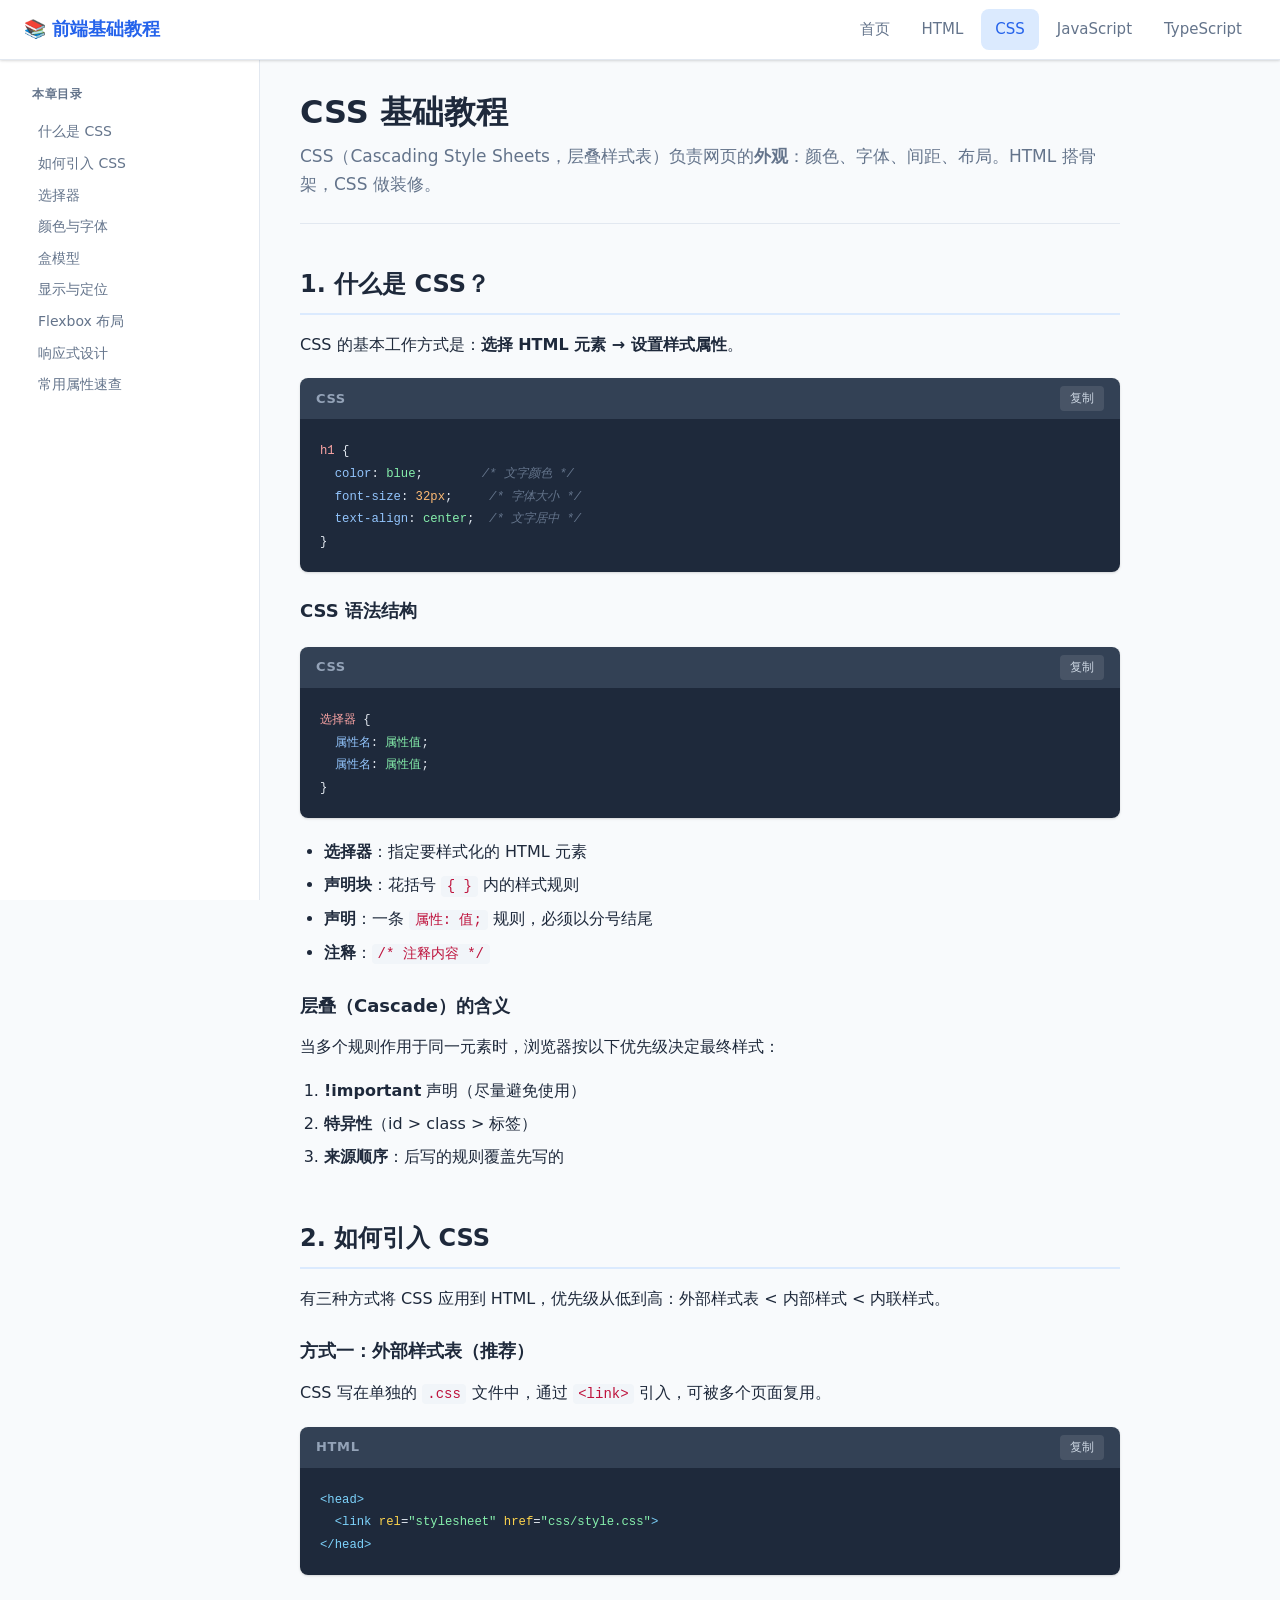
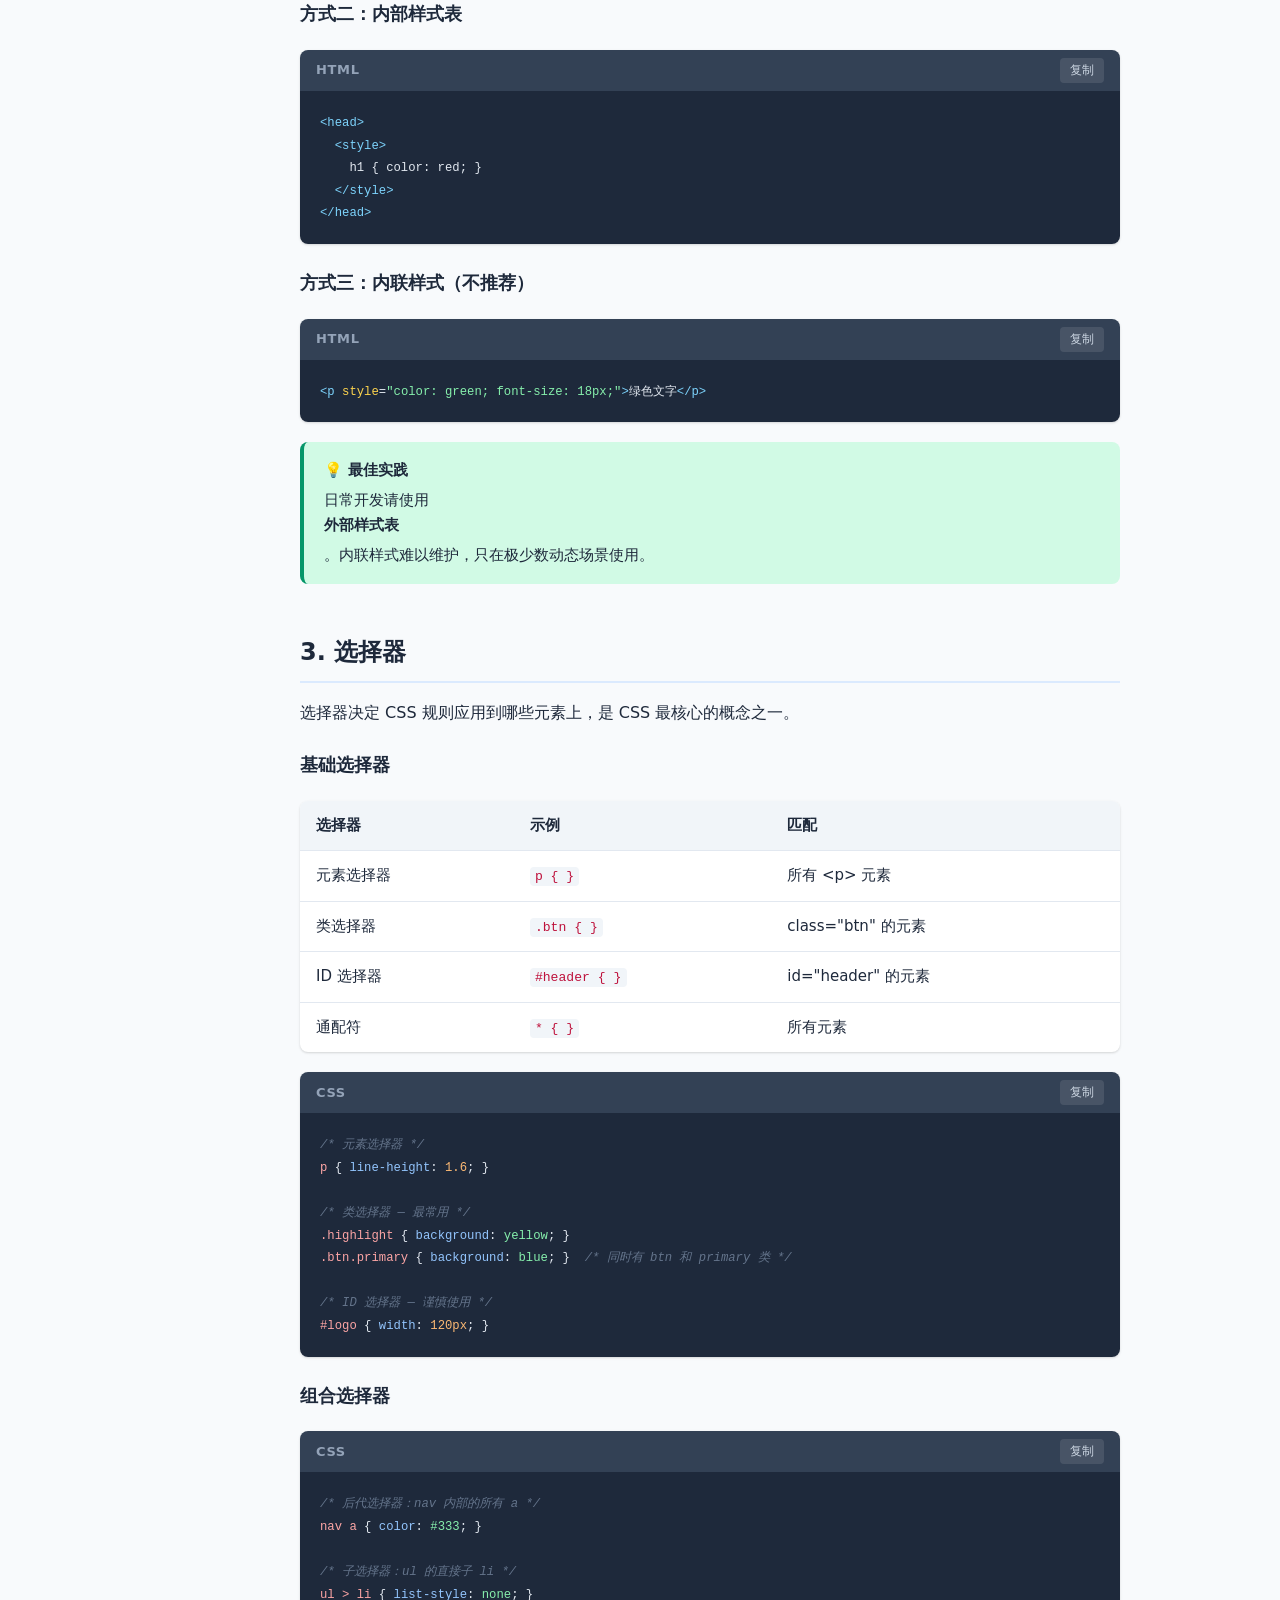
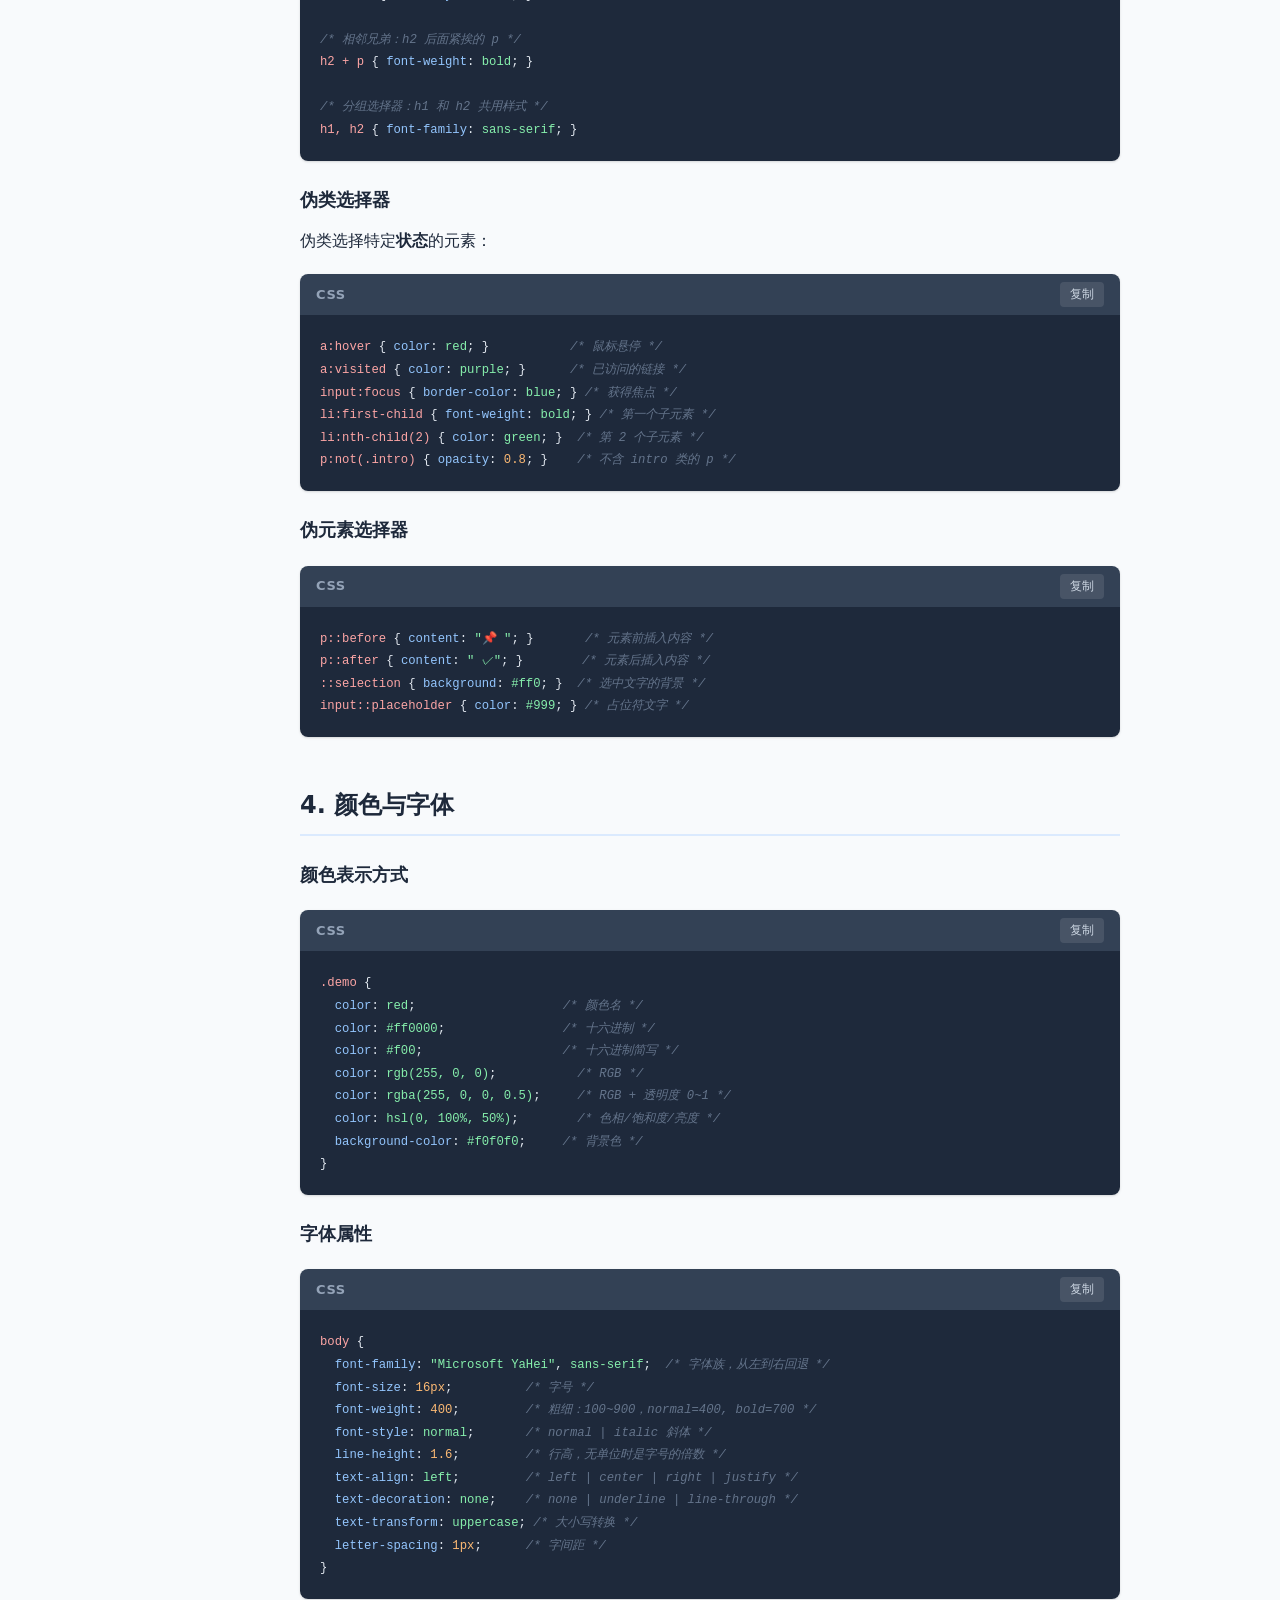
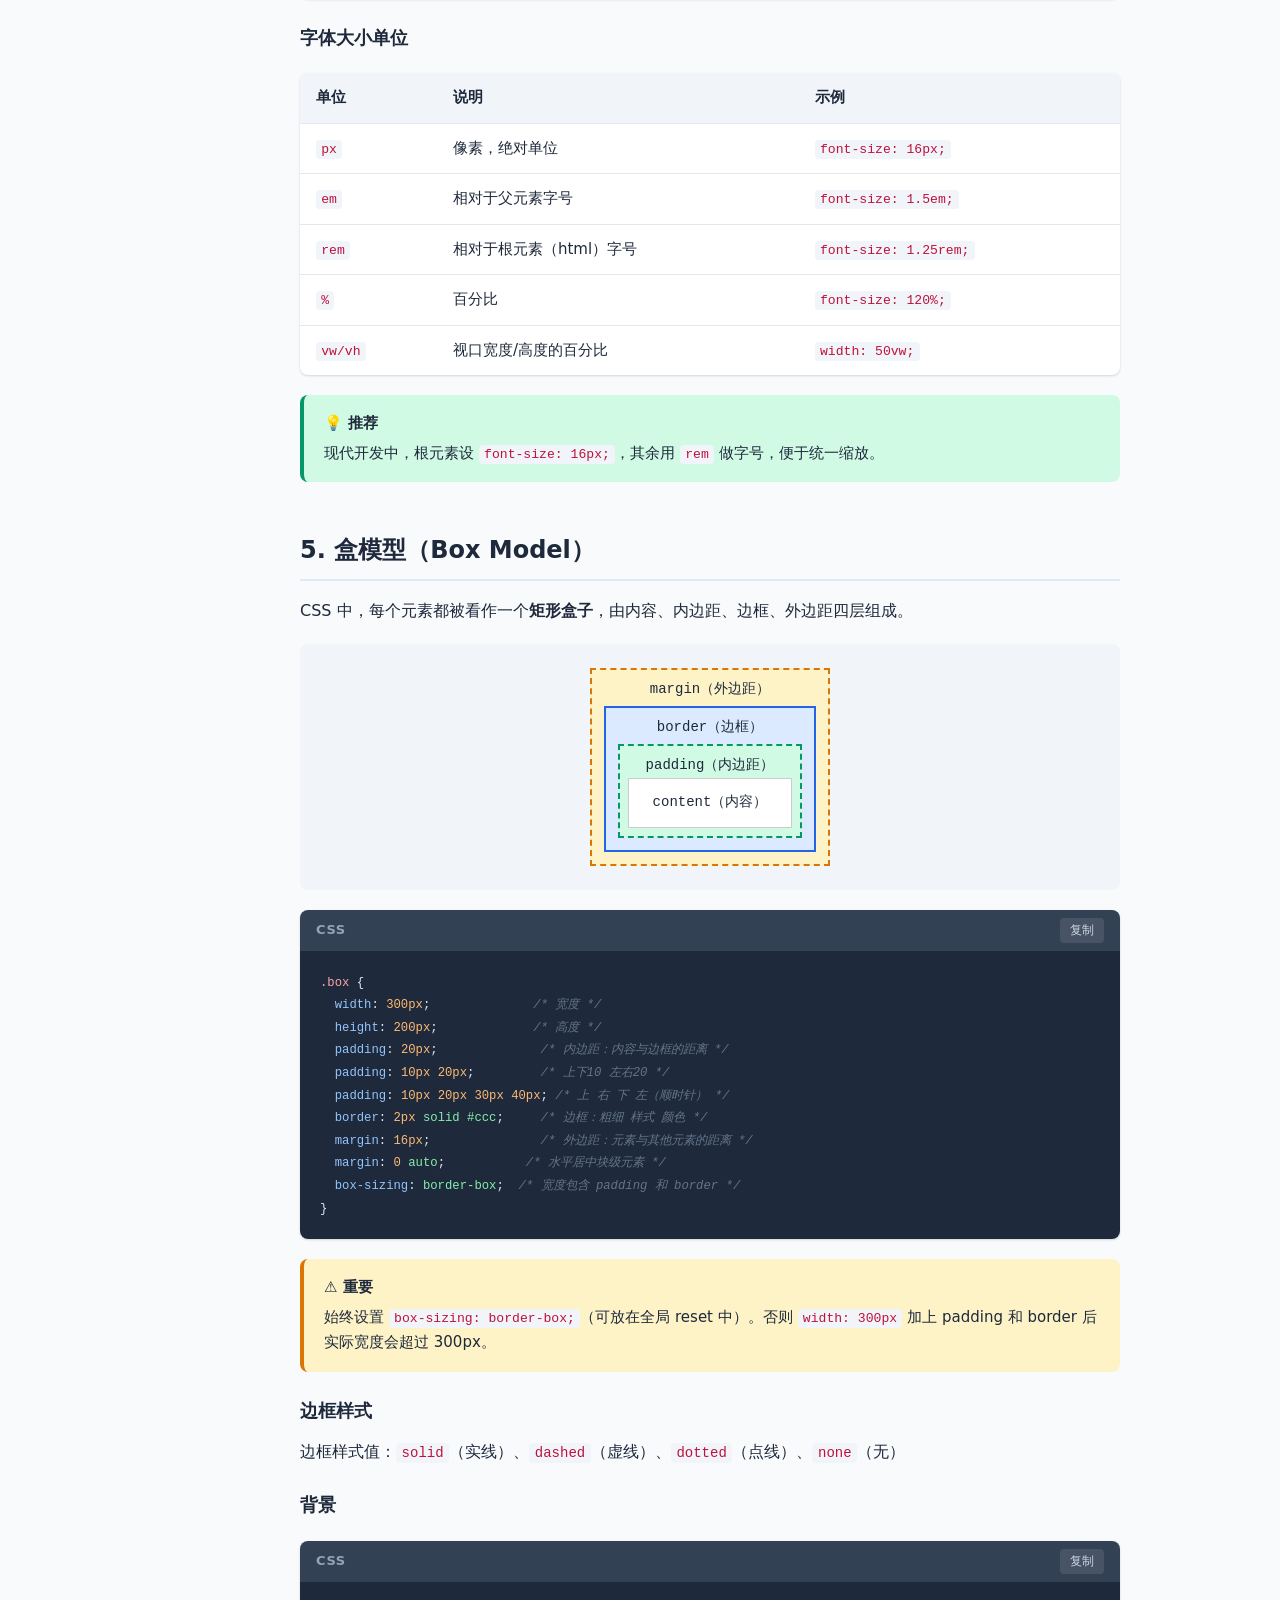
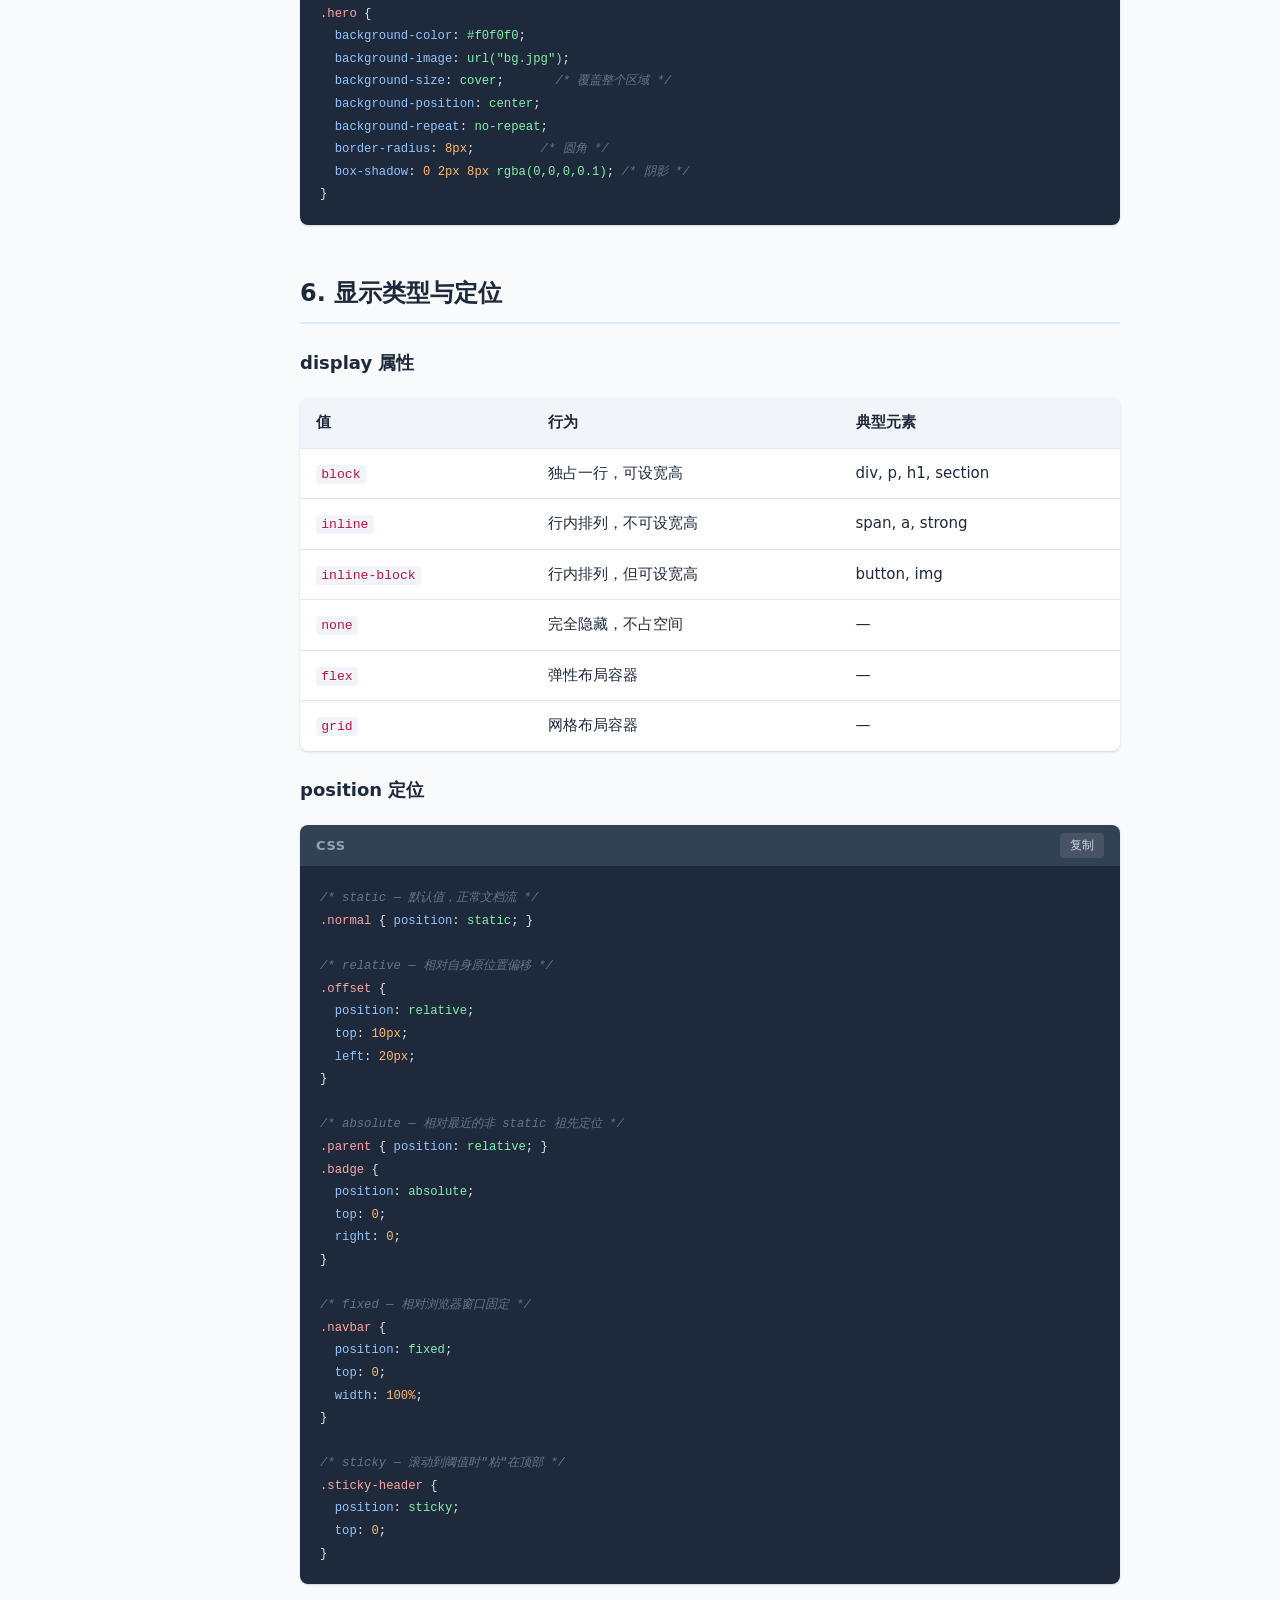
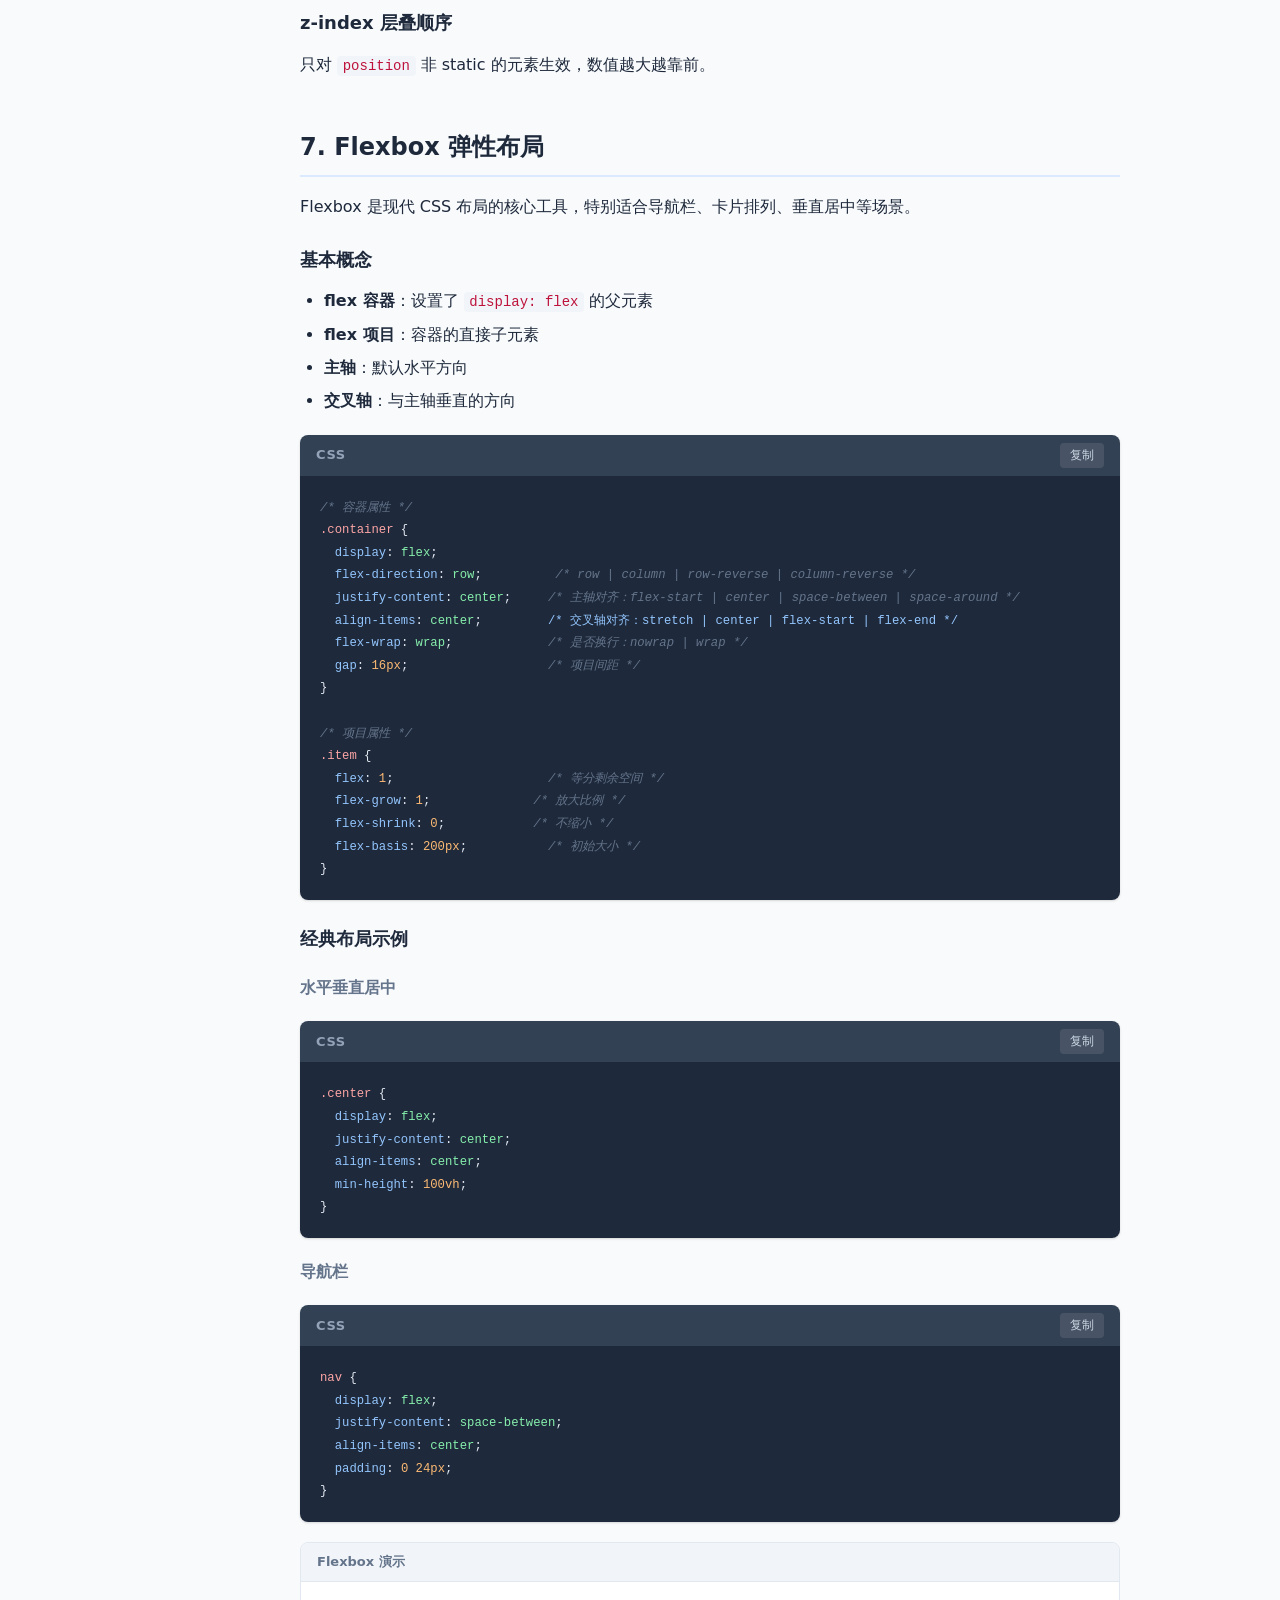
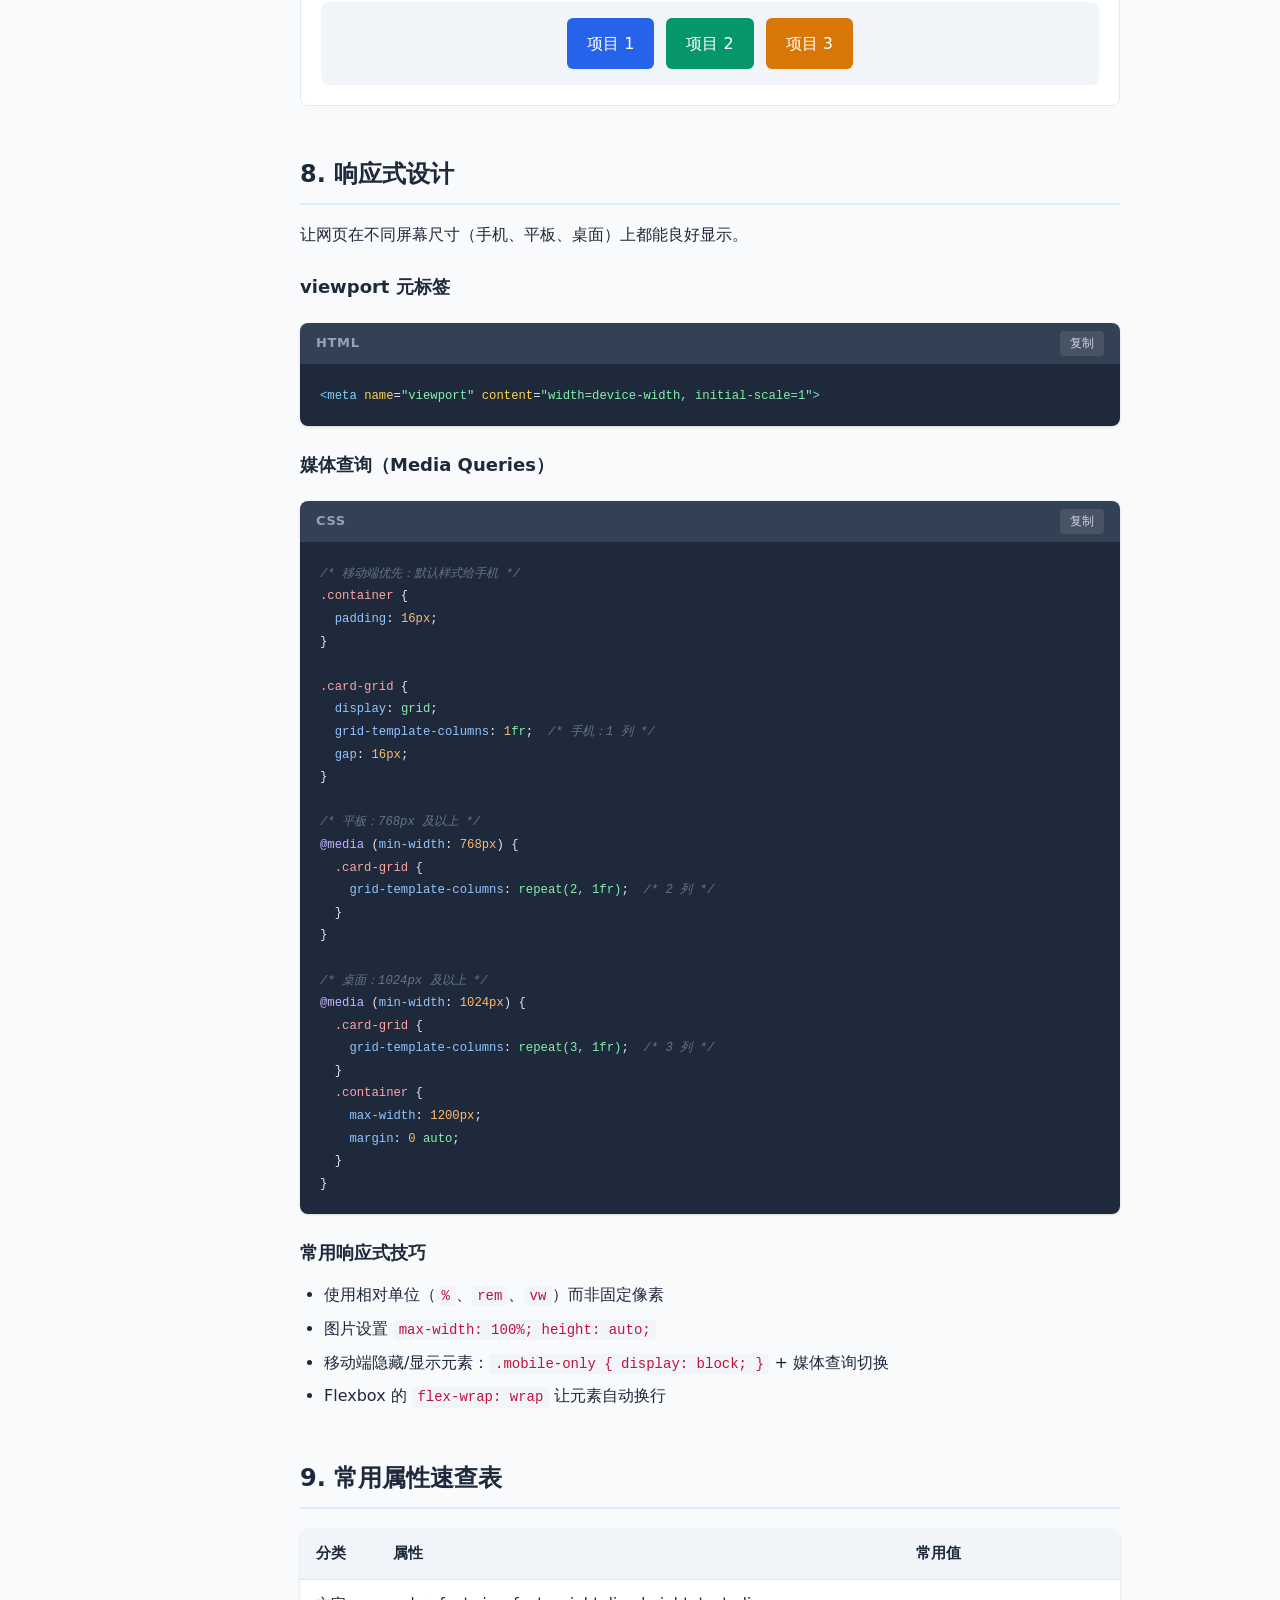
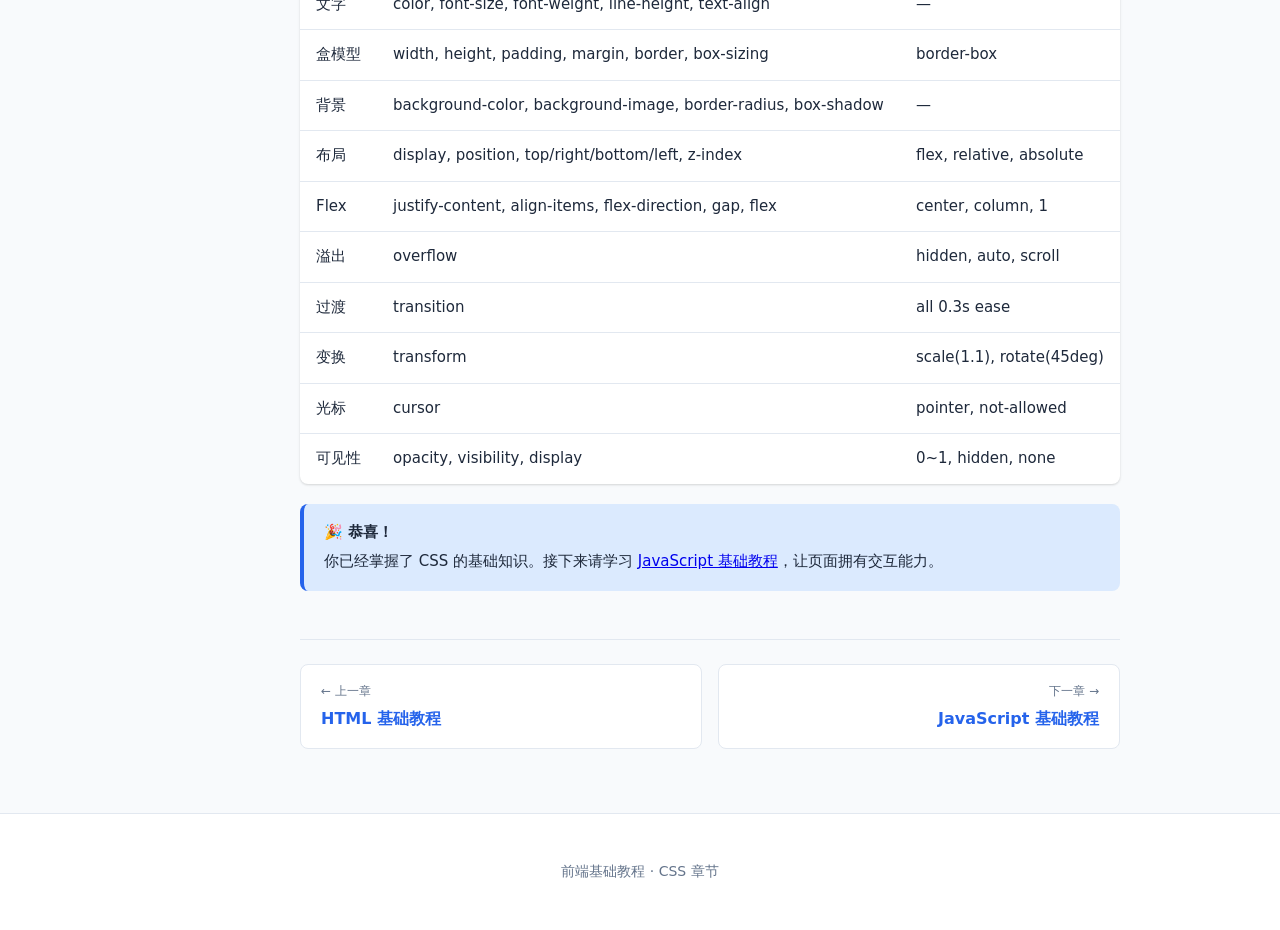
==== commit 4864da17: "添加了typescript的基础教程" ====
--- a/tutorial/css.html
+++ b/tutorial/css.html
@@ -22,6 +22,7 @@
           <li><a href="html.html">HTML</a></li>
           <li><a href="css.html" class="active">CSS</a></li>
           <li><a href="javascript.html">JavaScript</a></li>
+          <li><a href="typescript.html">TypeScript</a></li>
         </ul>
       </nav>
     </div>
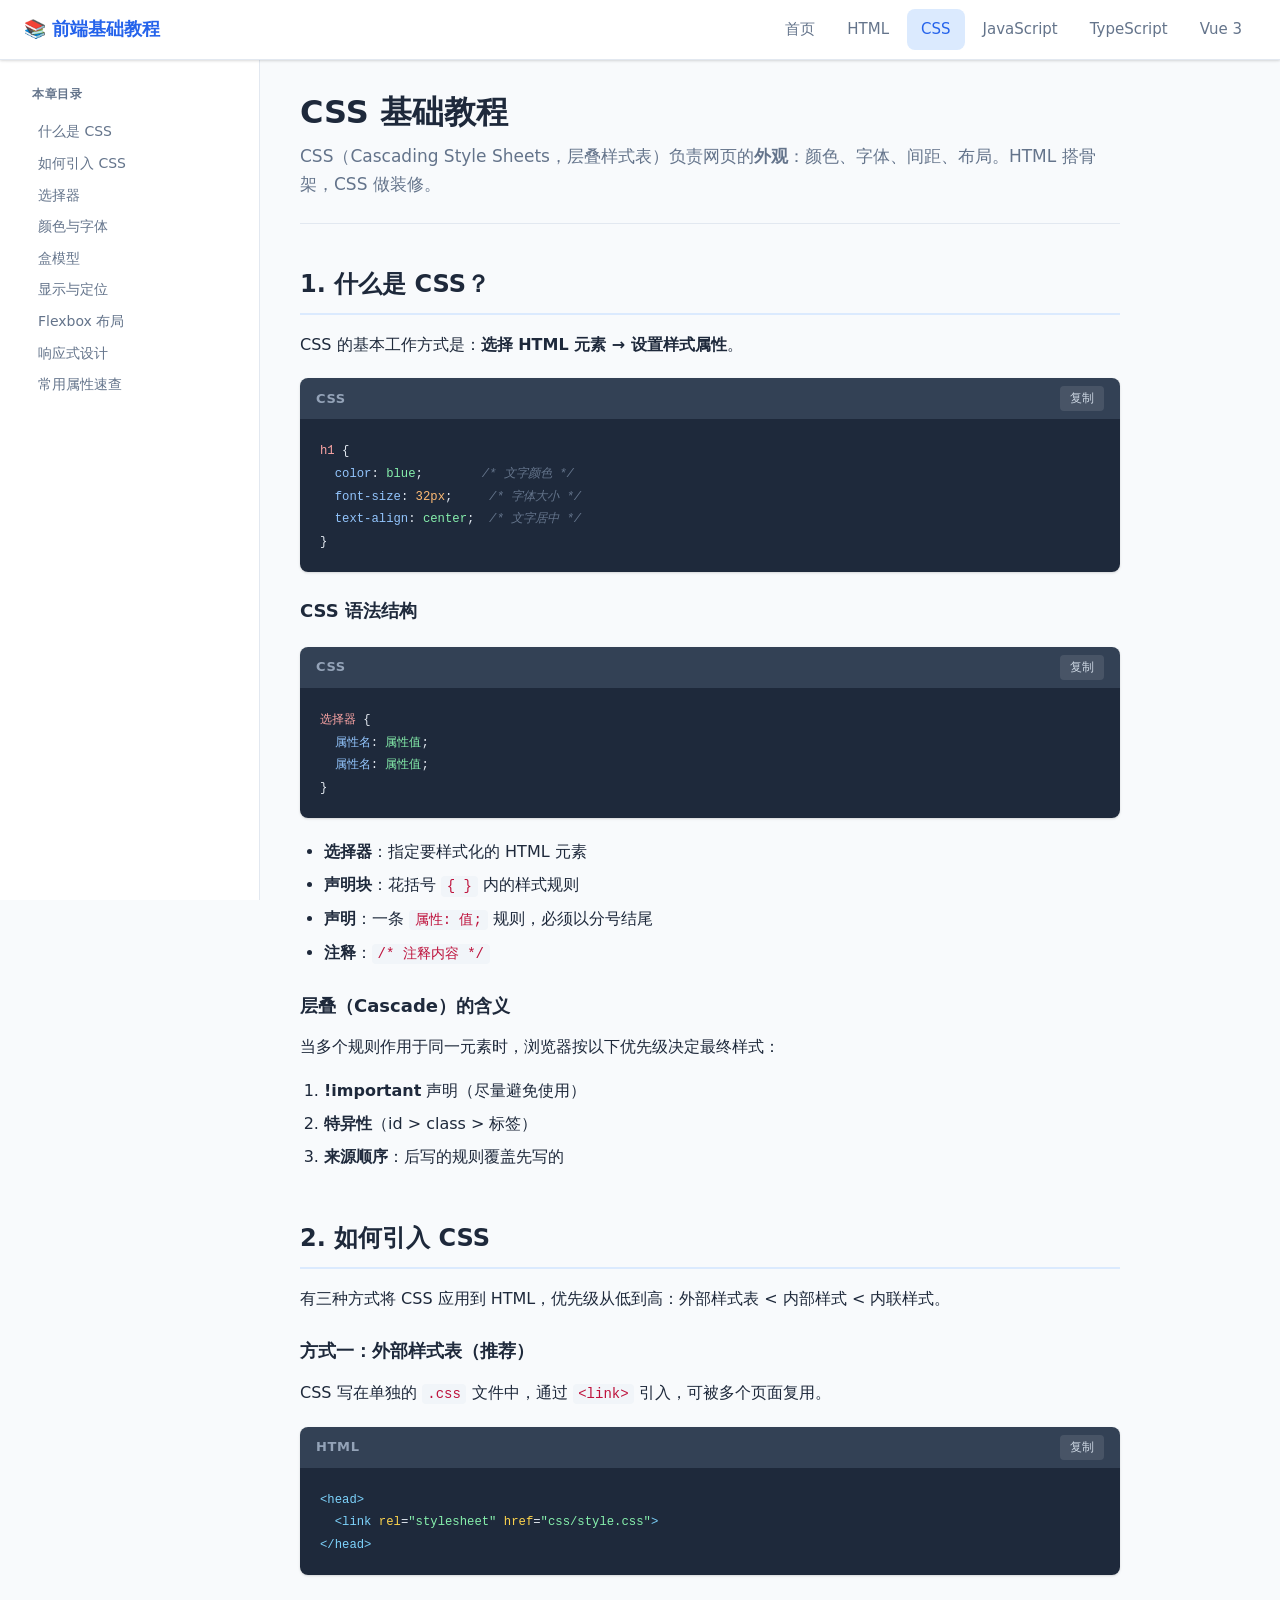
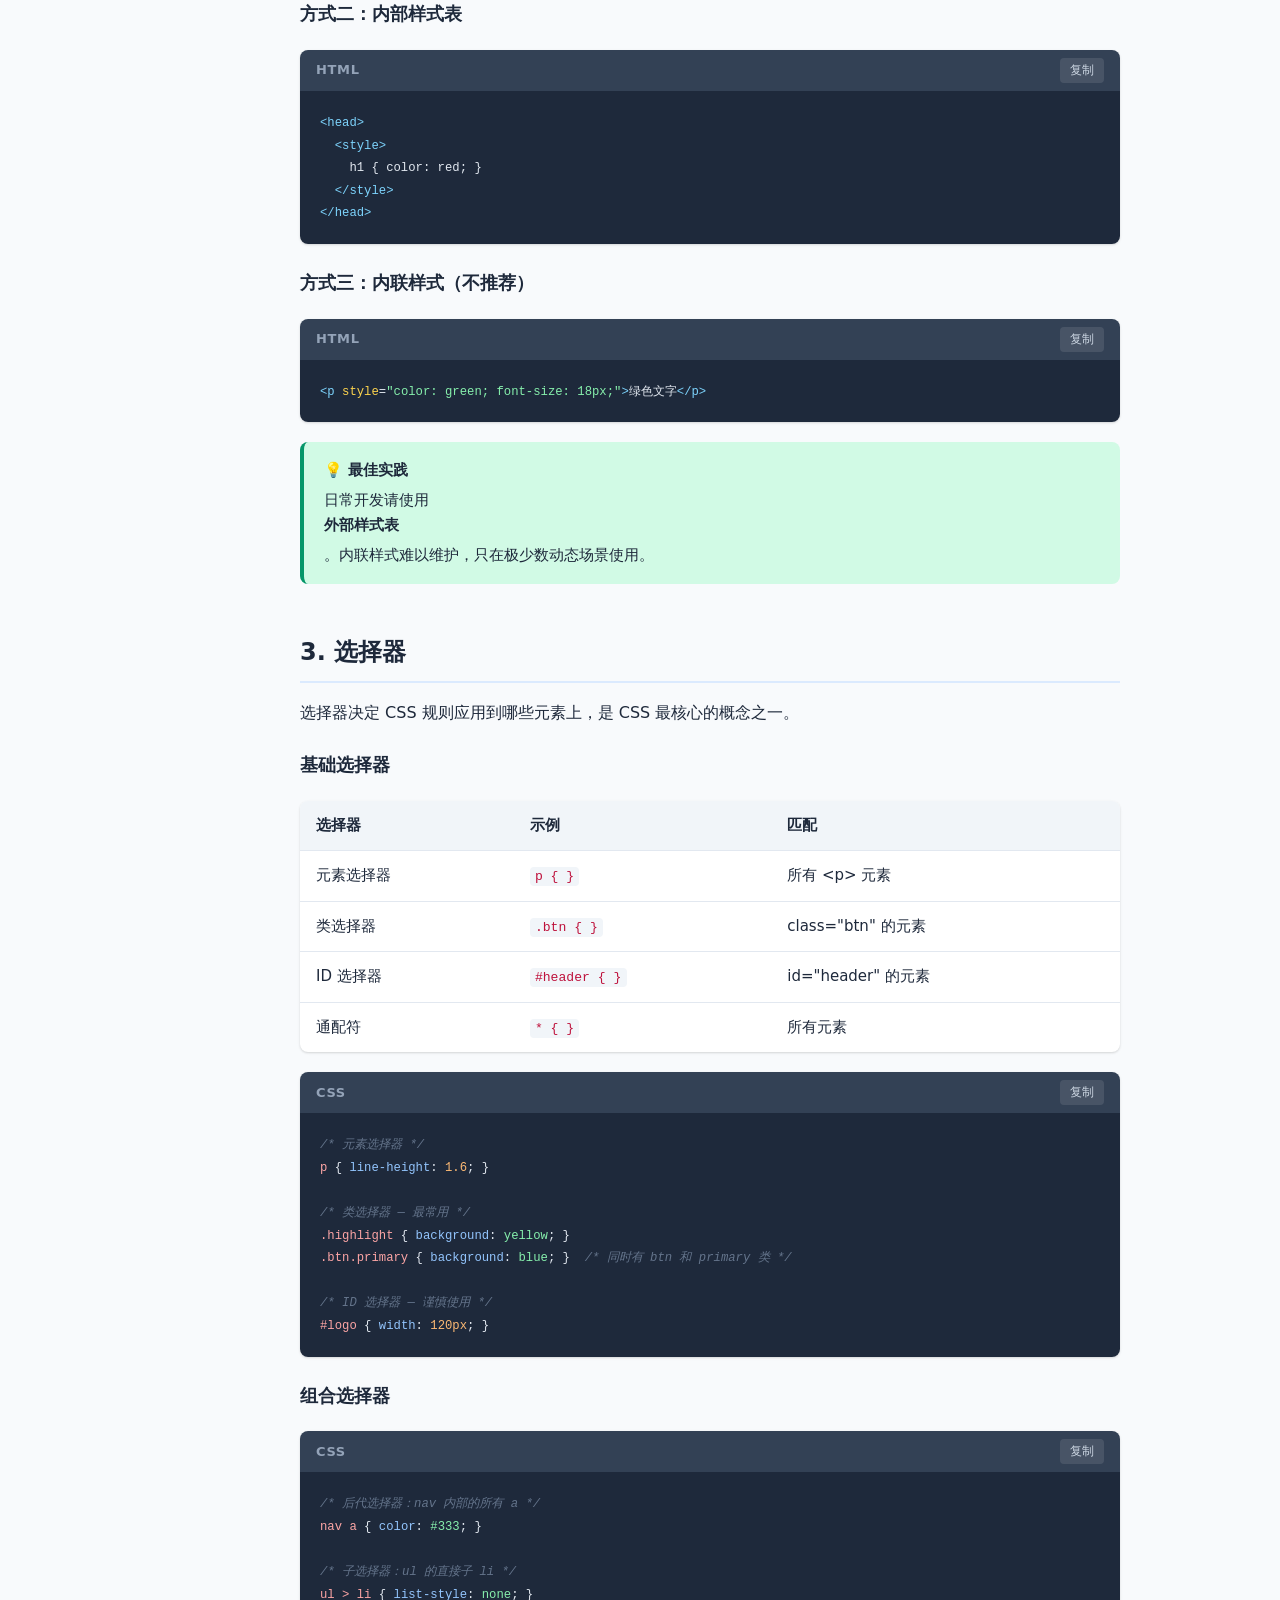
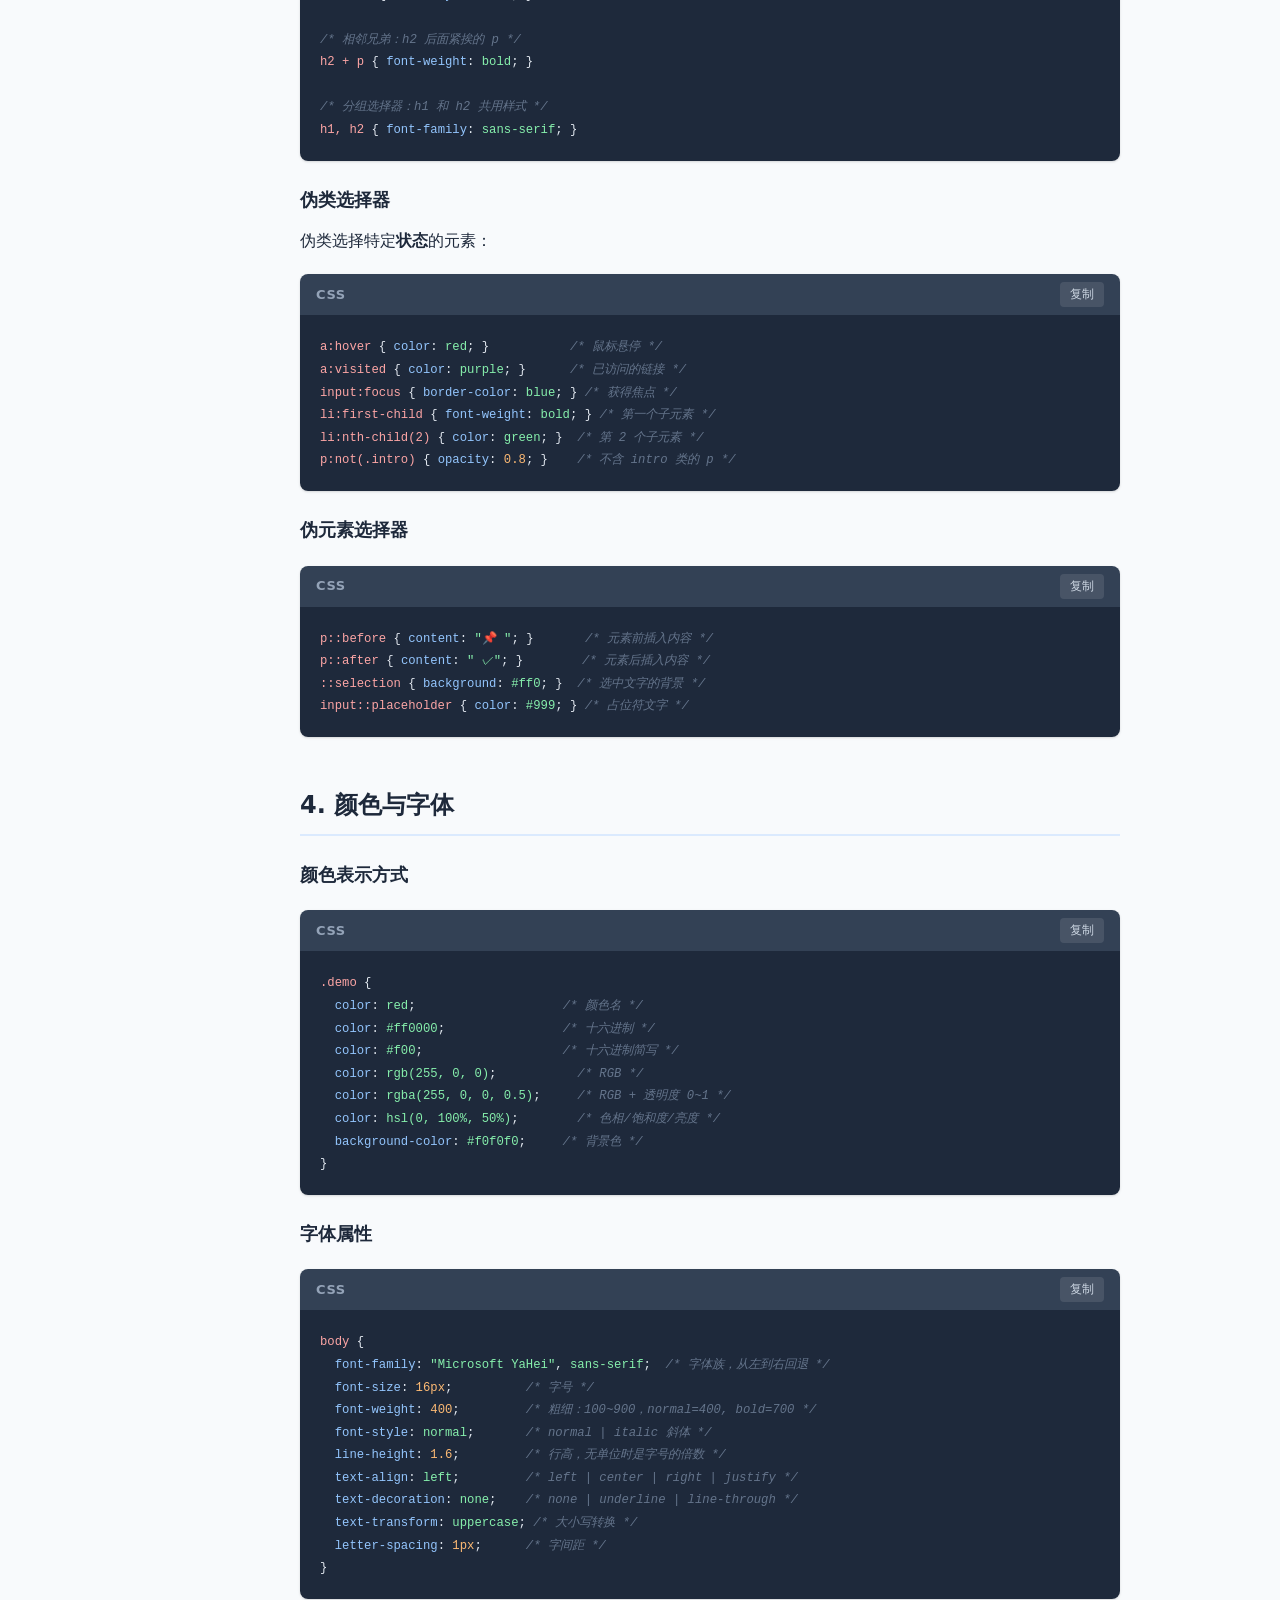
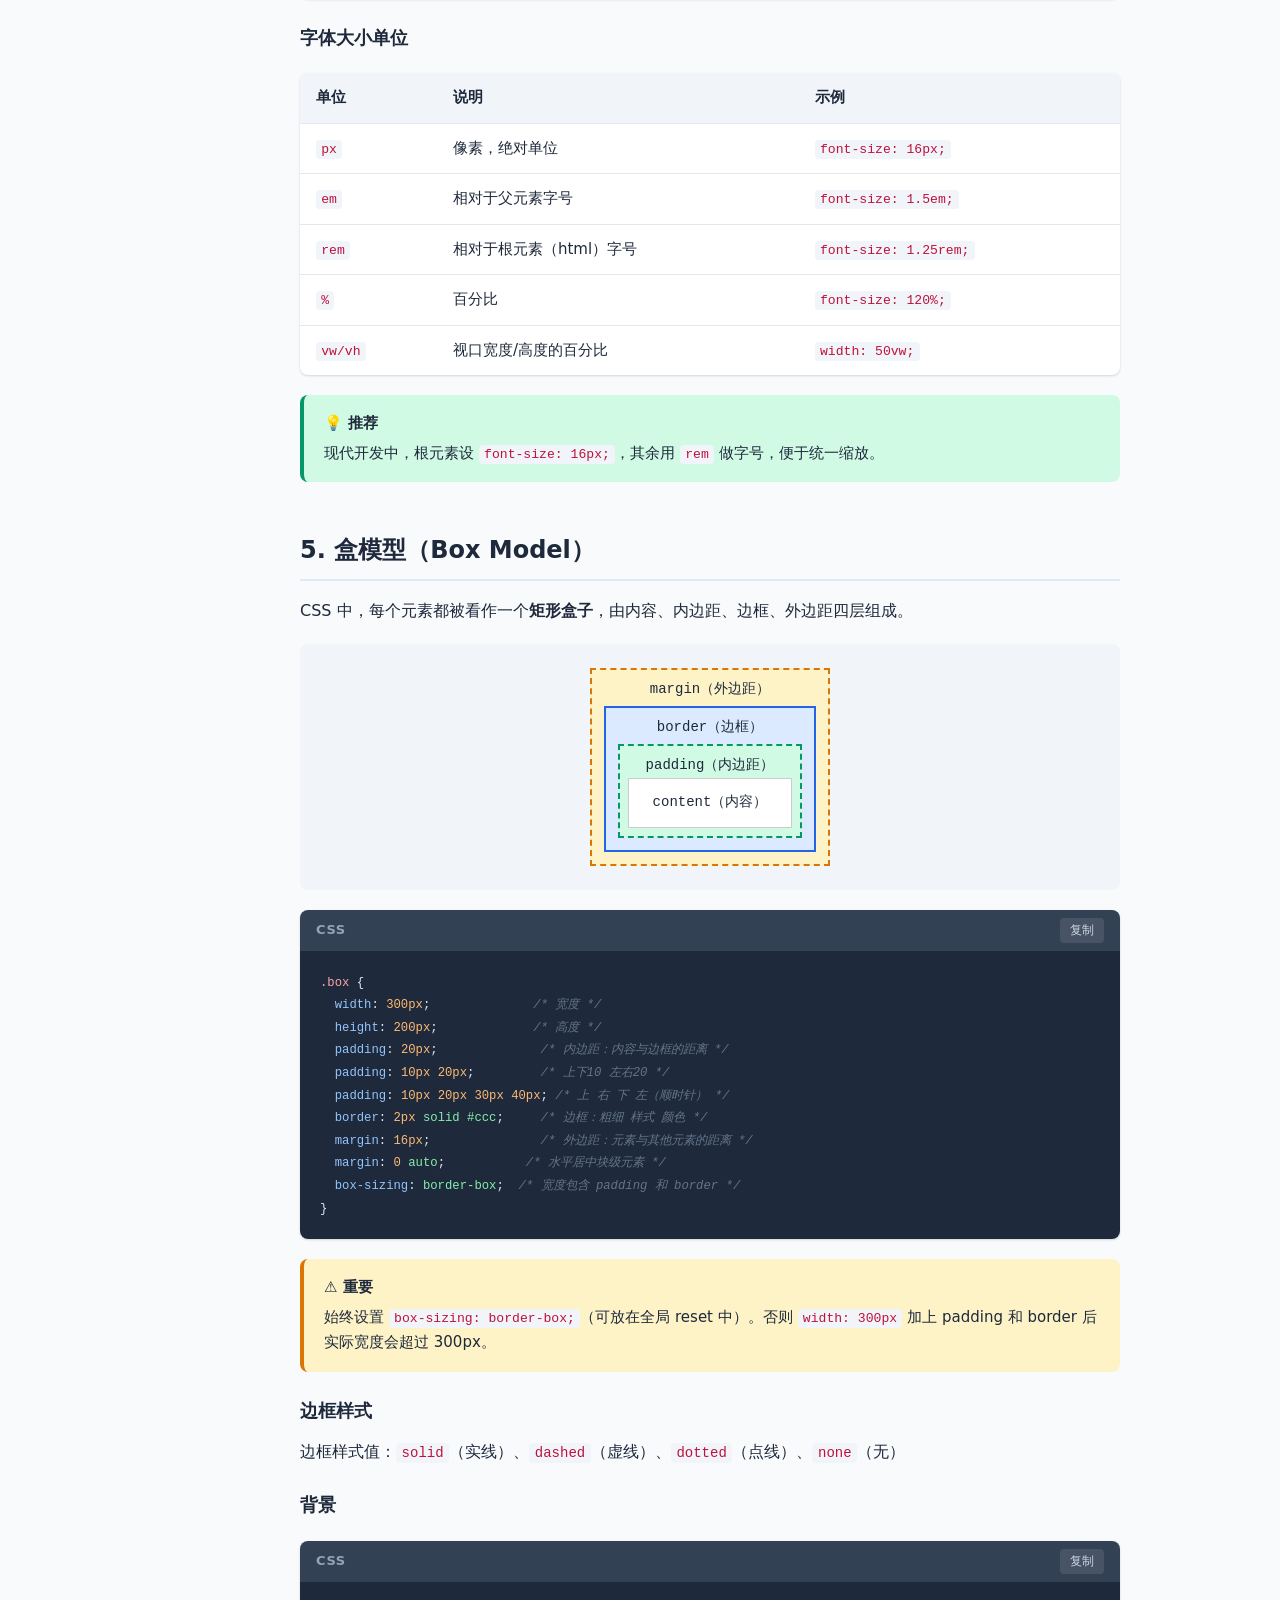
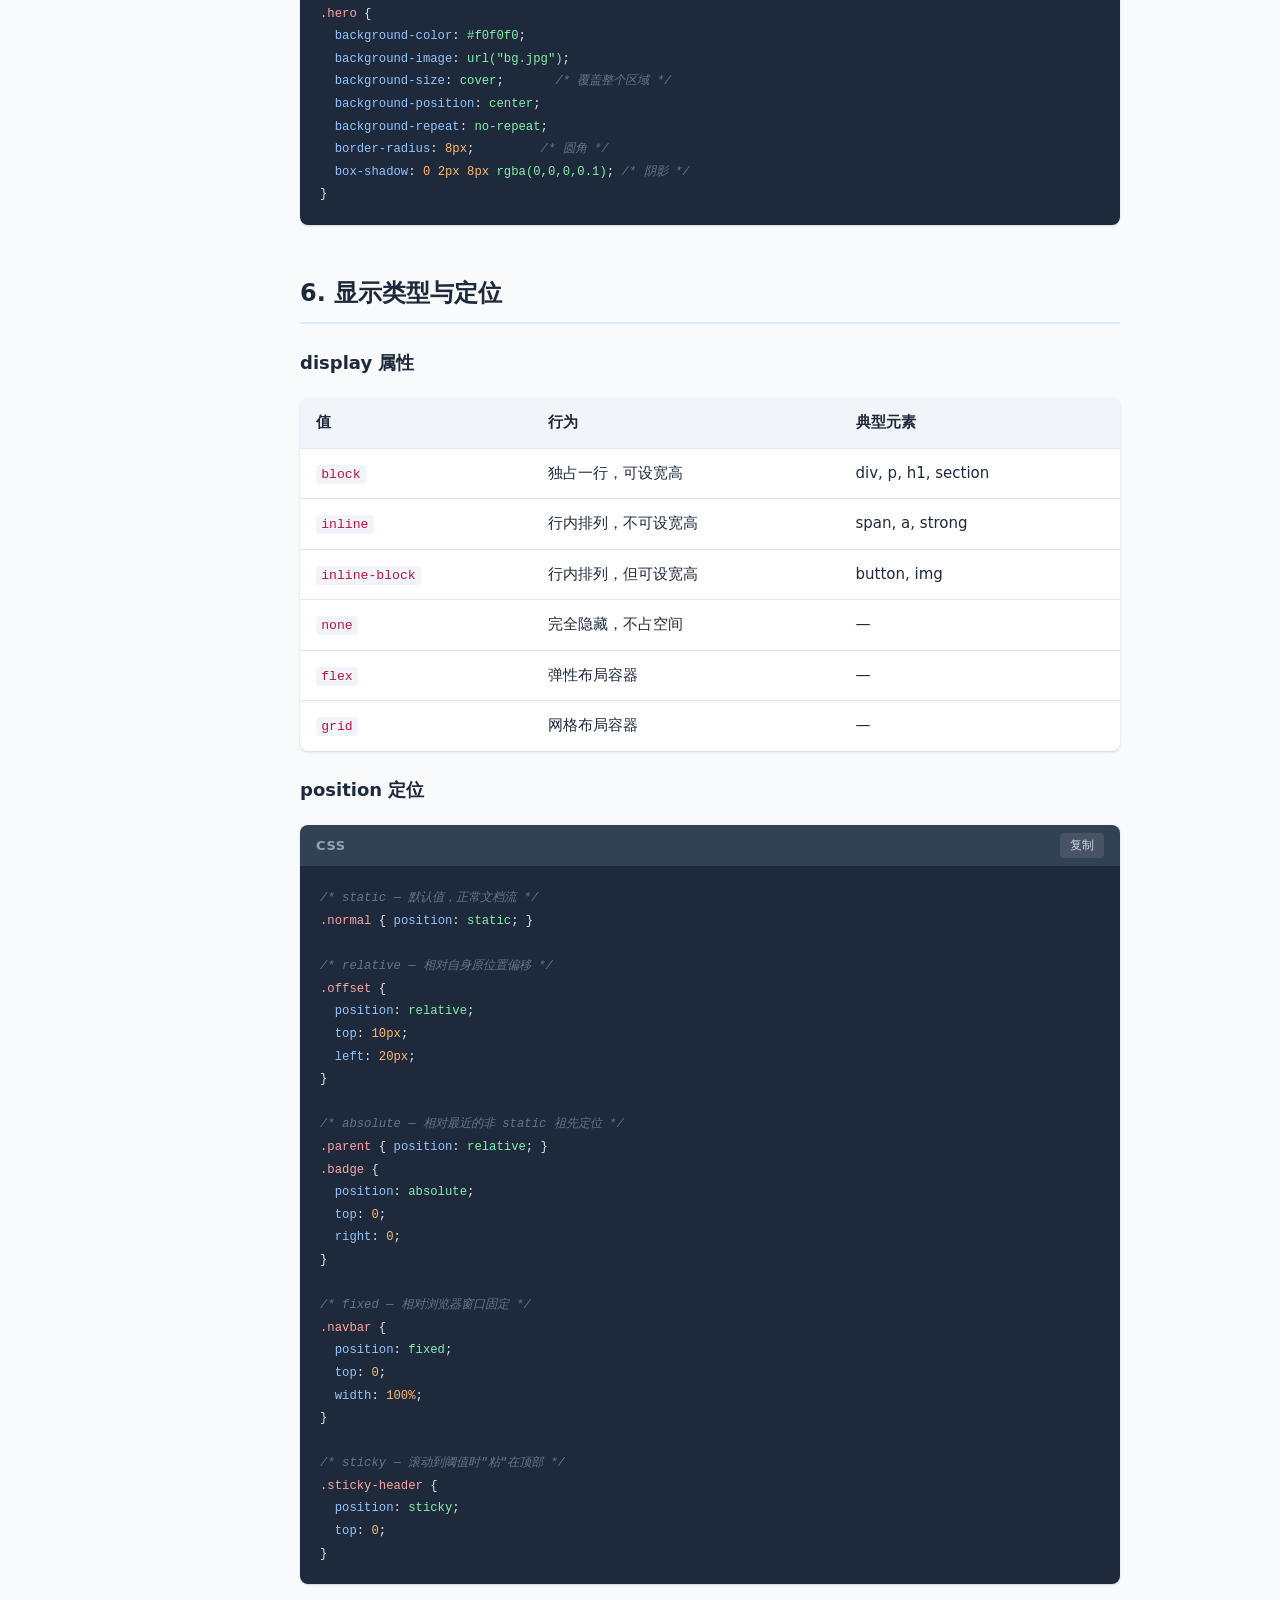
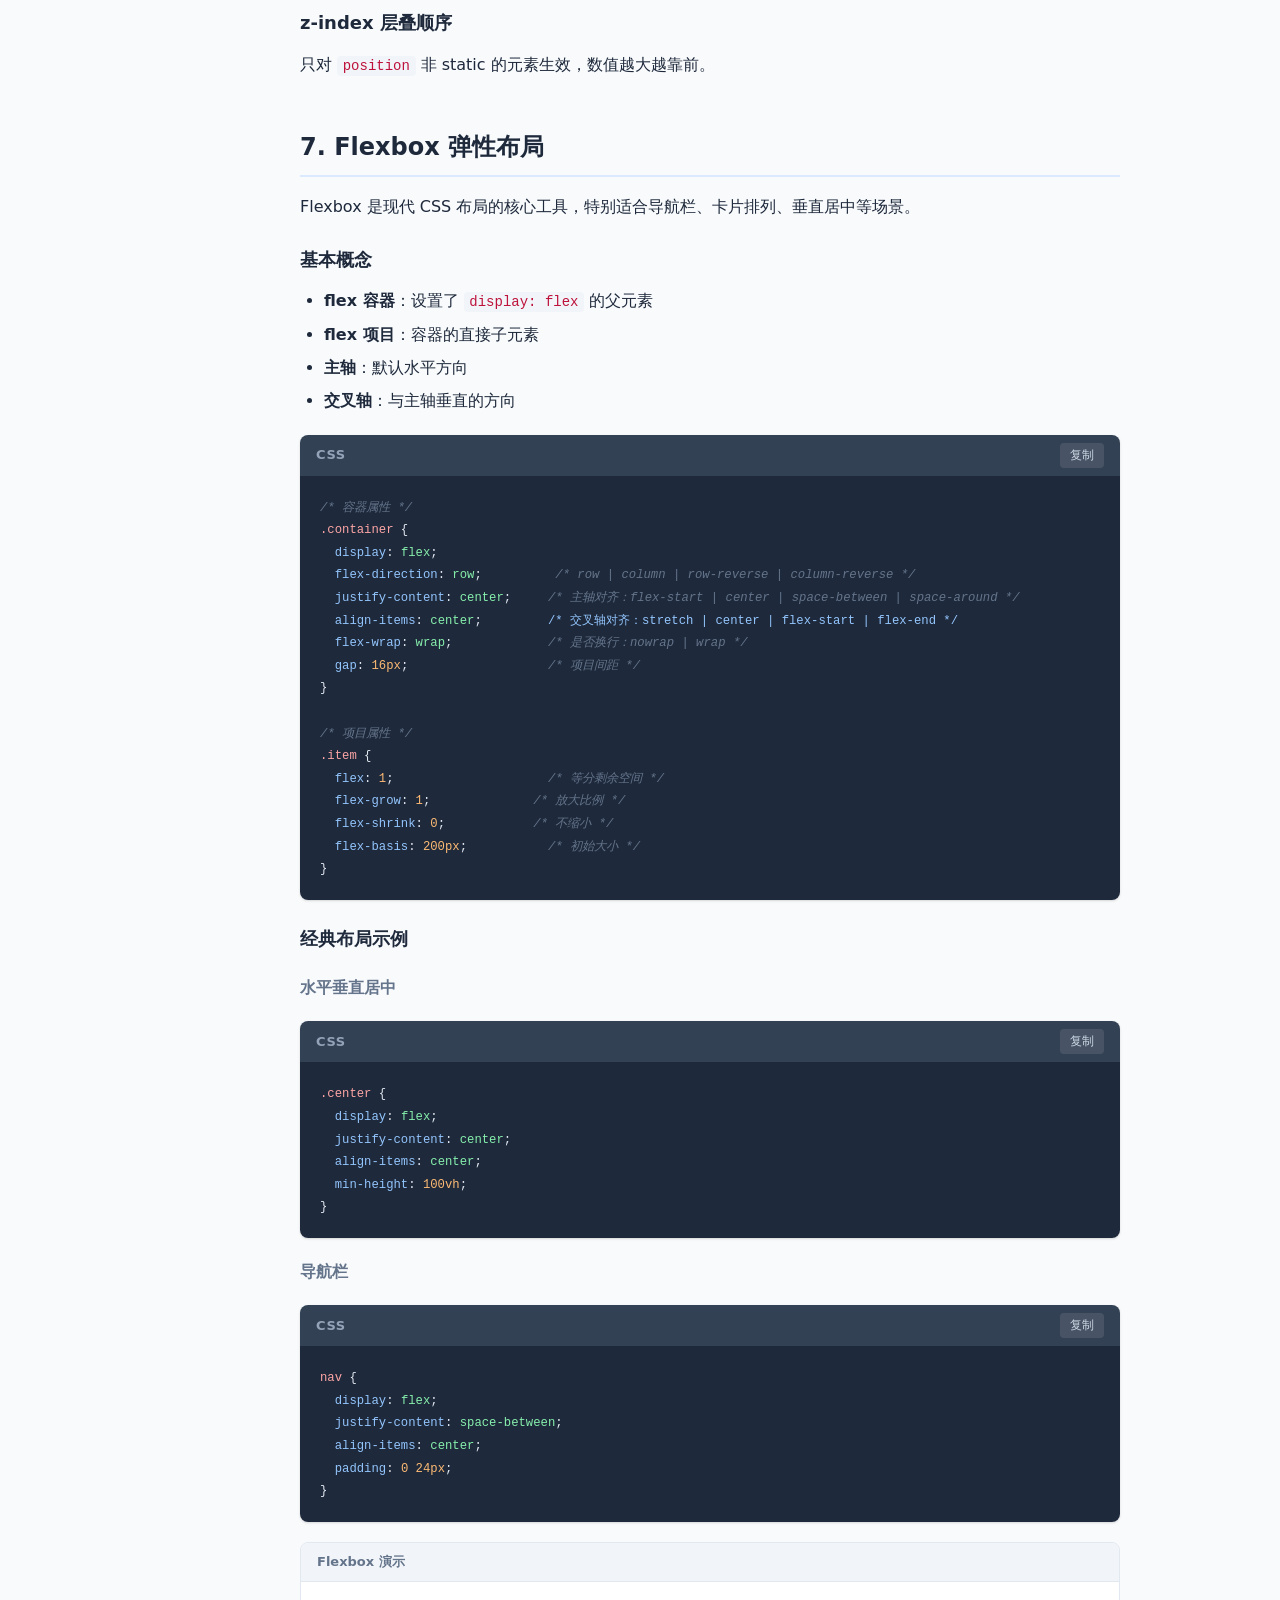
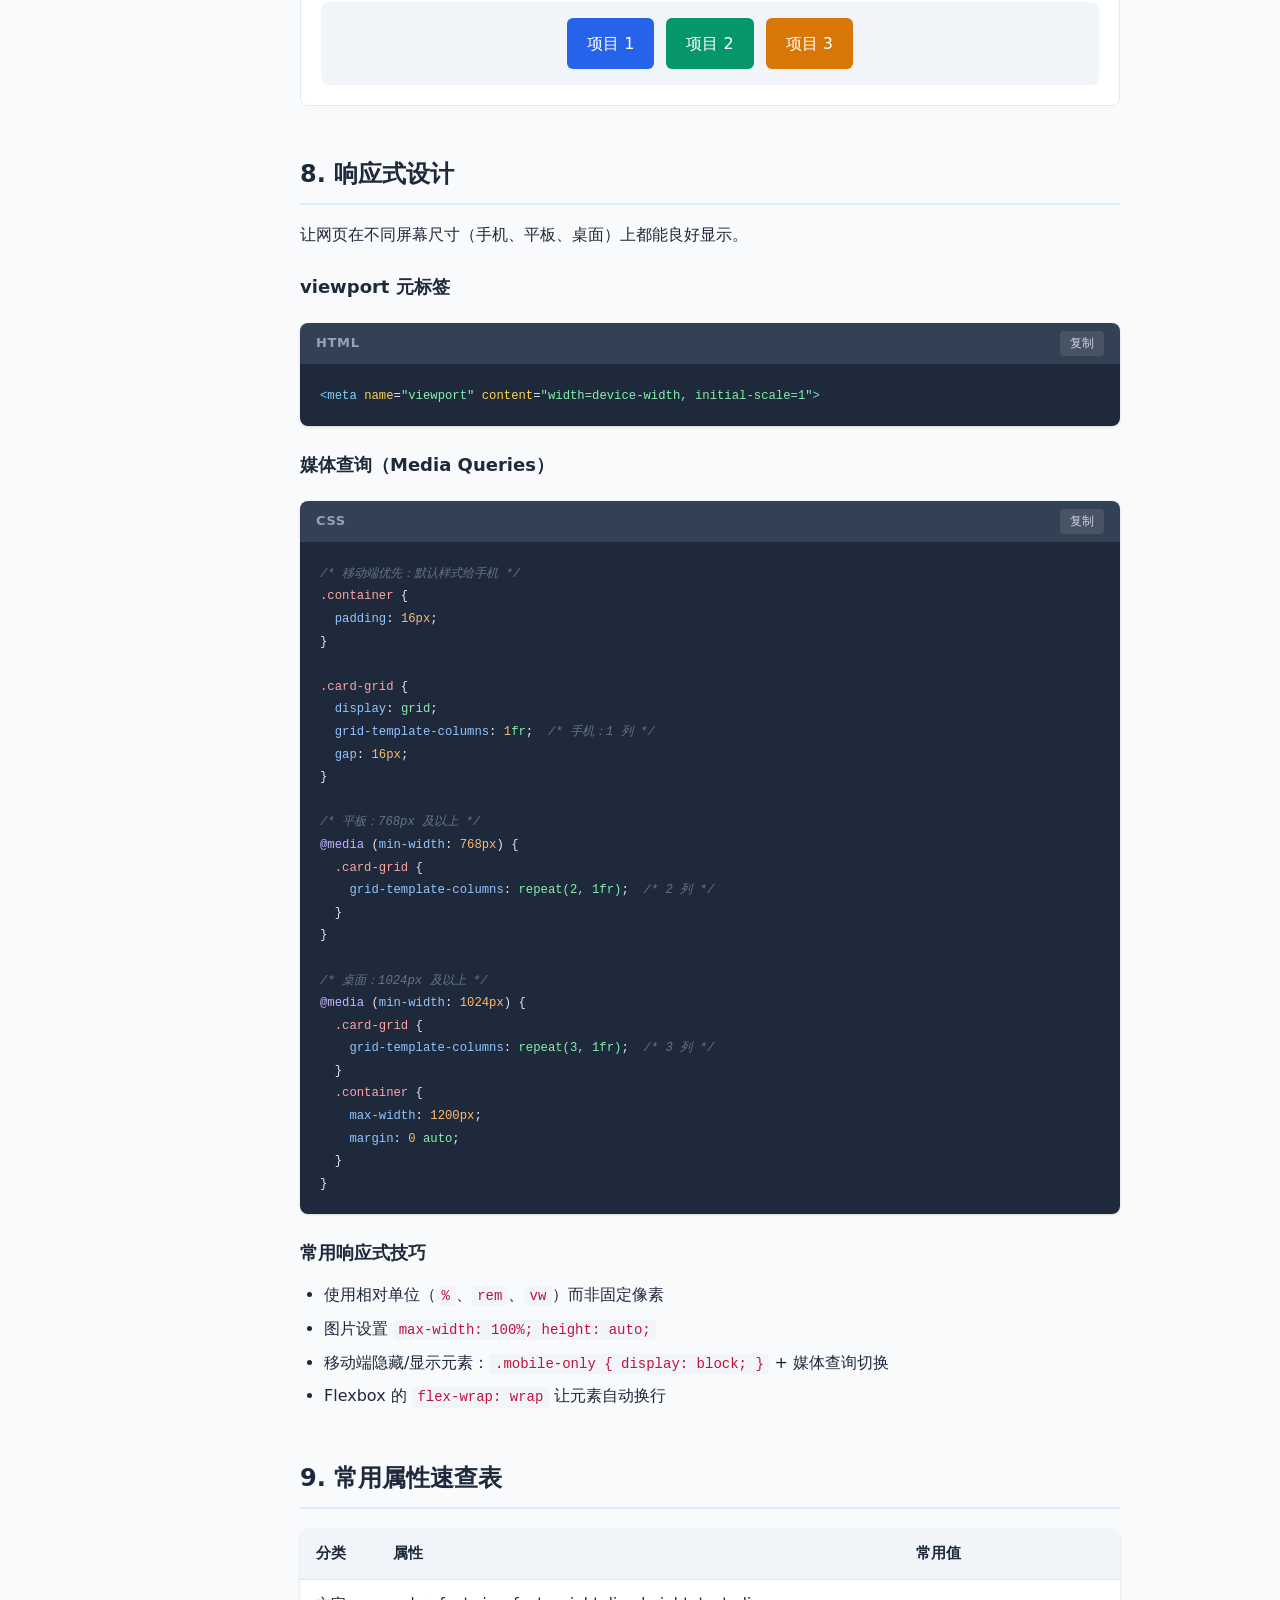
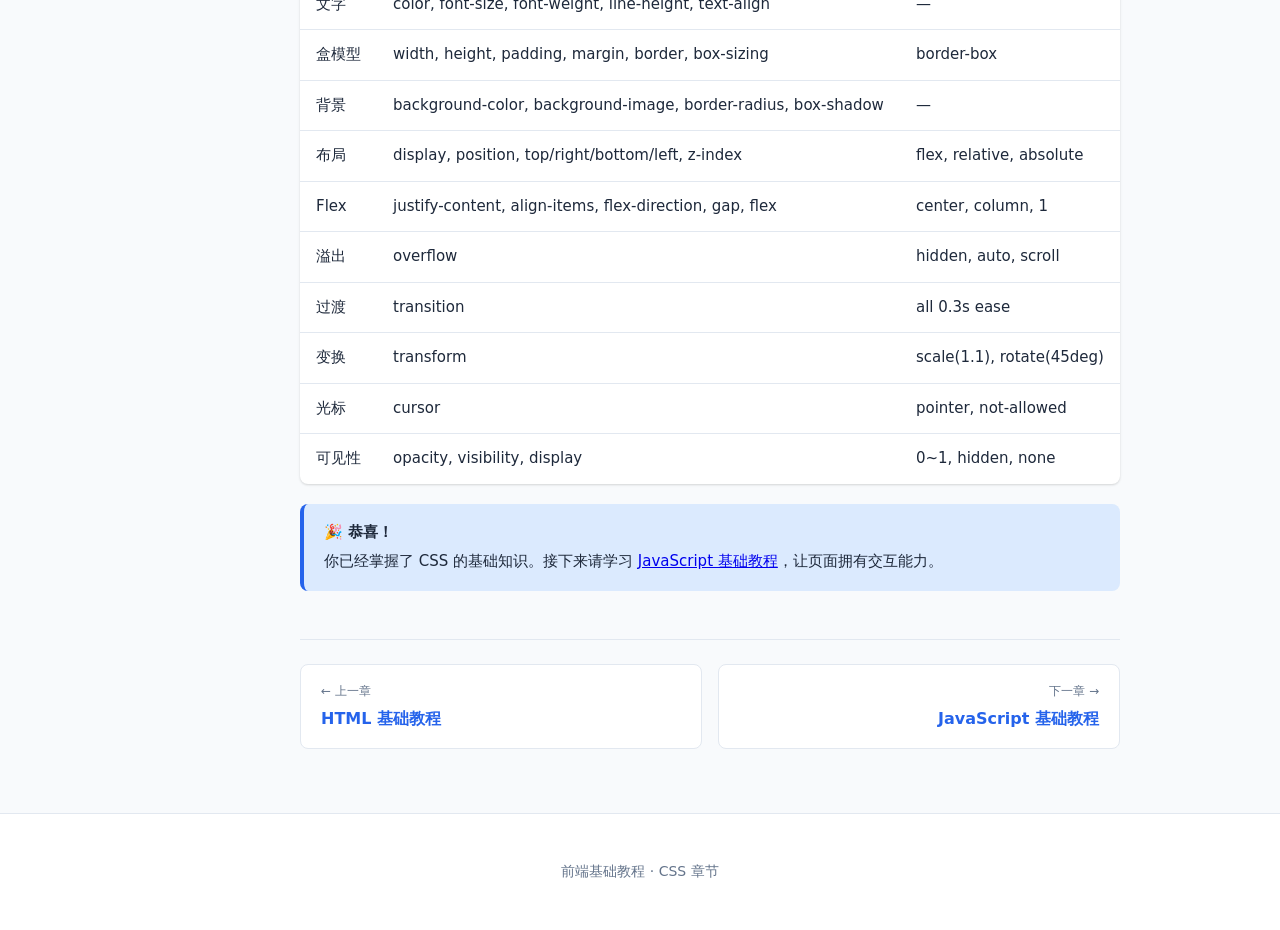
==== commit 1883b2a1: "新增了vue3前端开发框架的基础知识" ====
--- a/tutorial/css.html
+++ b/tutorial/css.html
@@ -23,6 +23,7 @@
           <li><a href="css.html" class="active">CSS</a></li>
           <li><a href="javascript.html">JavaScript</a></li>
           <li><a href="typescript.html">TypeScript</a></li>
+          <li><a href="vue3.html">Vue 3</a></li>
         </ul>
       </nav>
     </div>
